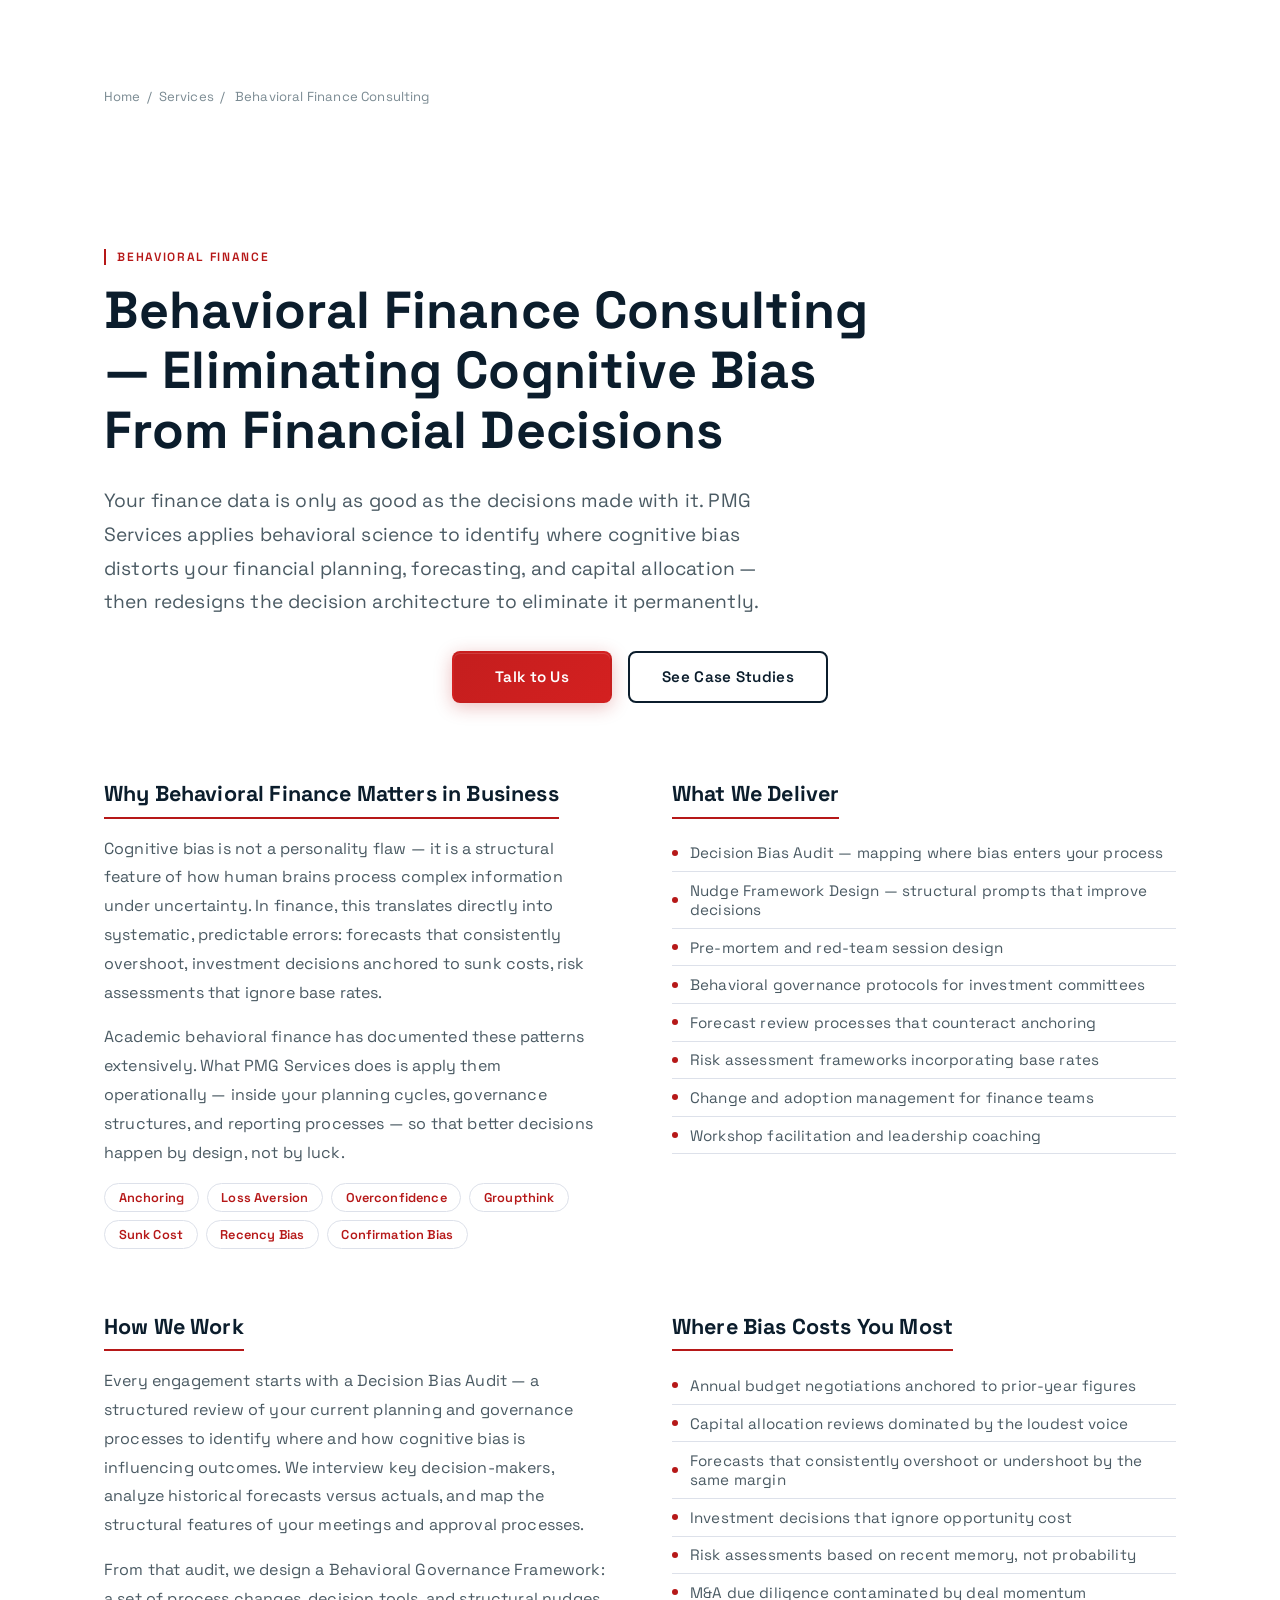
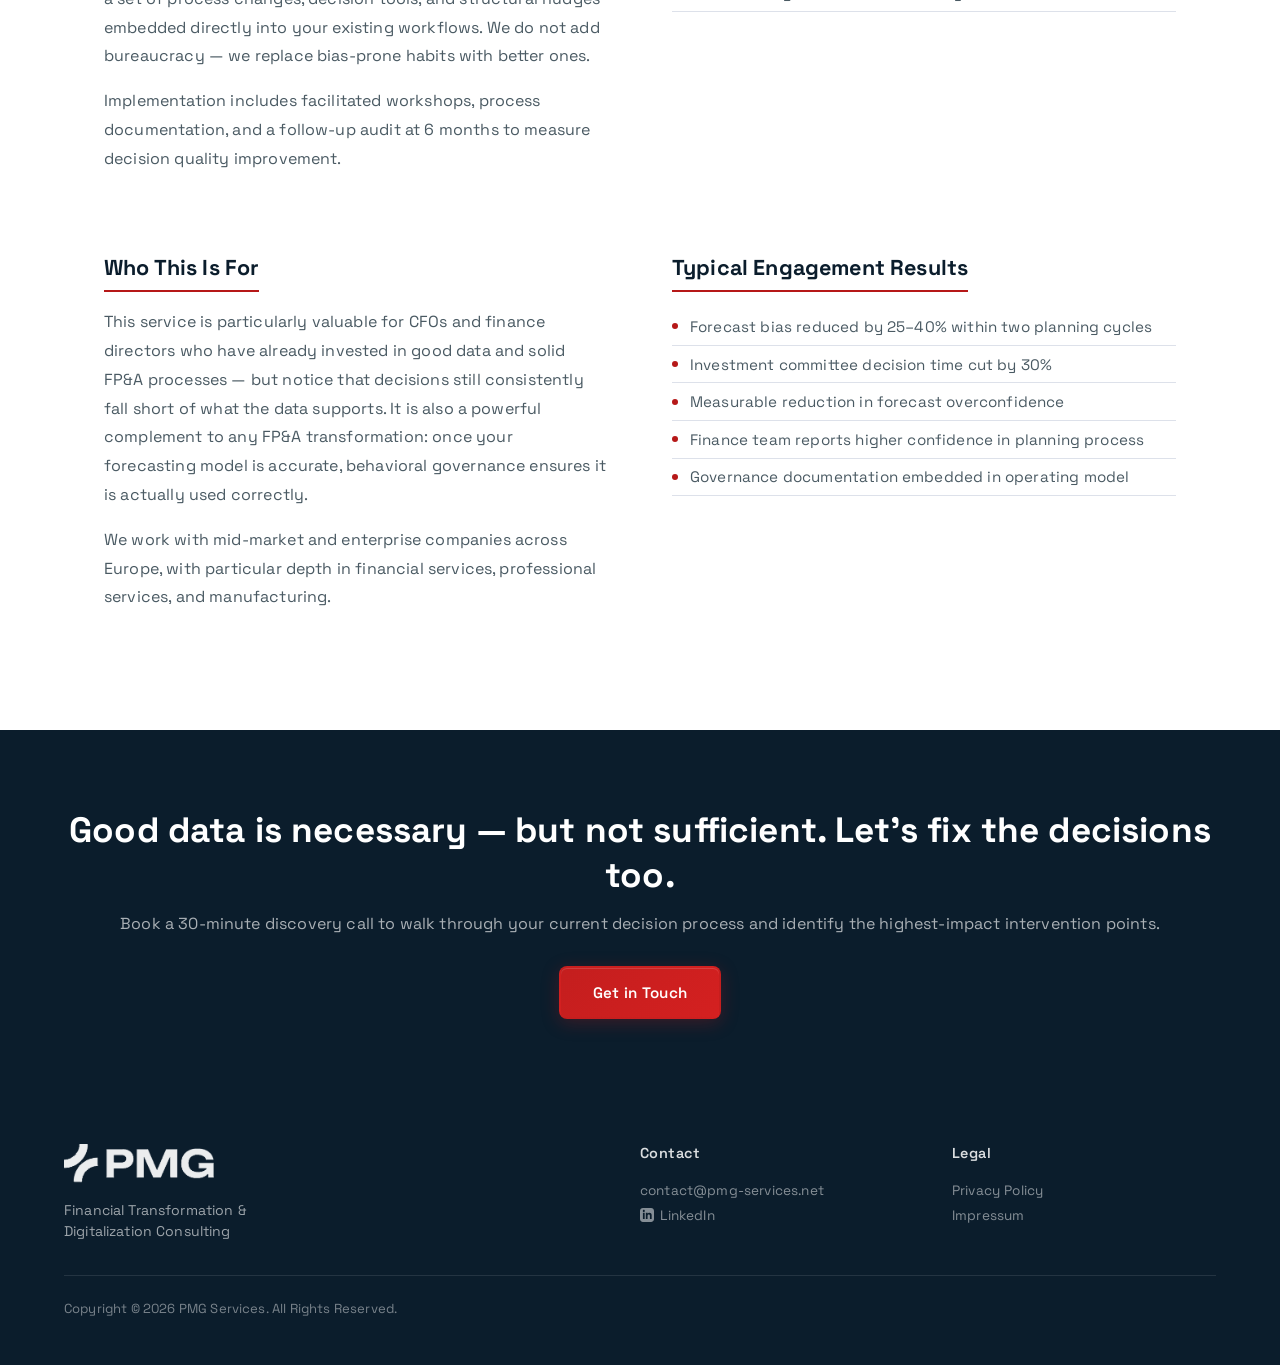
==== behavioral-finance-consulting.html @ c5be4311 "cd comi" ====
<!DOCTYPE html>
<html lang="en">
  <head>
    <meta charset="UTF-8" />
    <meta http-equiv="X-UA-Compatible" content="IE=edge" />
    <meta name="viewport" content="width=device-width, initial-scale=1.0" />
    <title>Behavioral Finance Consulting | Decision Architecture | PMG Services</title>
    <meta name="description" content="PMG Services applies behavioral finance to eliminate cognitive bias from financial decision-making — embedding nudge frameworks, decision audits, and behavioral governance into your finance function." />
    <meta name="robots" content="index, follow" />
    <link rel="canonical" href="https://pmg-services.net/behavioral-finance-consulting.html" />
    <link rel="icon" href="./assets/favicon.png" type="image/png" />

    <!-- Google Search Console Verification — replace content value with your code from Search Console -->
    <meta name="google-site-verification" content="REPLACE_WITH_YOUR_VERIFICATION_CODE" />

    <!-- Google Analytics 4 — replace G-XXXXXXXXXX with your Measurement ID -->
    <script async src="https://www.googletagmanager.com/gtag/js?id=G-XXXXXXXXXX"></script>
    <script>
      window.dataLayer = window.dataLayer || [];
      function gtag(){dataLayer.push(arguments);}
      gtag('js', new Date());
      gtag('config', 'G-XXXXXXXXXX');
    </script>

    <!-- Open Graph -->
    <meta property="og:type" content="website" />
    <meta property="og:title" content="Behavioral Finance Consulting | PMG Services" />
    <meta property="og:description" content="Eliminate cognitive bias from financial decisions — decision audits, nudge frameworks, and behavioral governance for European businesses." />
    <meta property="og:image" content="https://pmg-services.net/assets/logo.png" />
    <meta property="og:url" content="https://pmg-services.net/behavioral-finance-consulting.html" />

    <!-- Fonts -->
    <link rel="preconnect" href="https://fonts.googleapis.com" />
    <link rel="preconnect" href="https://fonts.gstatic.com" crossorigin />
    <link rel="stylesheet" href="https://fonts.googleapis.com/css2?family=Space+Grotesk:wght@300;400;500;600;700&display=swap" />

    <!-- Stylesheets -->
    <link rel="stylesheet" href="style.css?v=18" />
    <link rel="stylesheet" href="mediaqueries.css?v=7" />

    <!-- JSON-LD -->
    <script type="application/ld+json">
    {
      "@context": "https://schema.org",
      "@type": "Service",
      "name": "Behavioral Finance Consulting",
      "provider": {
        "@type": "ProfessionalService",
        "name": "PMG Services",
        "url": "https://pmg-services.net",
        "logo": "https://pmg-services.net/assets/logo.png"
      },
      "description": "Cognitive bias audits, nudge framework design, and behavioral governance for financial decision-making.",
      "areaServed": { "@type": "Place", "name": "Europe" },
      "url": "https://pmg-services.net/behavioral-finance-consulting.html"
    }
    </script>

    <style>
      .sp-hero {
        padding: clamp(6rem, 12vw, 9rem) var(--page-gutter) clamp(3rem, 6vw, 5rem);
        max-width: var(--content-max);
        margin: 0 auto;
      }
      .sp-hero .section-label { display: block; margin-bottom: 1rem; }
      .sp-hero h1 {
        font-size: clamp(2rem, 4.5vw, 3.25rem);
        font-weight: 700;
        color: var(--navy);
        line-height: 1.15;
        max-width: 800px;
        margin-bottom: 1.5rem;
      }
      .sp-hero p.lead {
        font-size: clamp(1rem, 1.5vw, 1.2rem);
        color: var(--text-body);
        max-width: 680px;
        line-height: 1.75;
        margin-bottom: 2rem;
      }
      .sp-body {
        max-width: var(--content-max);
        margin: 0 auto;
        padding: 0 var(--page-gutter) clamp(4rem, 8vw, 7rem);
        display: grid;
        grid-template-columns: 1fr 1fr;
        gap: 4rem;
      }
      @media (max-width: 768px) { .sp-body { grid-template-columns: 1fr; gap: 2.5rem; } }
      .sp-block h2 {
        font-size: 1.35rem;
        font-weight: 700;
        color: var(--navy);
        margin-bottom: 1rem;
        padding-bottom: 0.6rem;
        border-bottom: 2px solid var(--red);
        display: inline-block;
      }
      .sp-block p { line-height: 1.8; margin-bottom: 1rem; }
      .sp-block ul { list-style: none; padding: 0; margin: 0; }
      .sp-block ul li {
        padding: 0.55rem 0;
        border-bottom: 1px solid var(--border);
        color: var(--text-body);
        display: flex;
        align-items: center;
        gap: 0.75rem;
        font-size: 0.95rem;
      }
      .sp-block ul li::before {
        content: '';
        display: block;
        flex-shrink: 0;
        width: 6px;
        height: 6px;
        background: var(--red);
        border-radius: 50%;
      }
      .sp-cta-section {
        background: var(--navy);
        padding: clamp(3rem, 6vw, 5rem) var(--page-gutter);
        text-align: center;
      }
      .sp-cta-section h2 { color: #fff; font-size: clamp(1.5rem, 3vw, 2.2rem); margin-bottom: 1rem; }
      .sp-cta-section p { color: rgba(255,255,255,0.65); margin-bottom: 2rem; }
      .sp-breadcrumb {
        max-width: var(--content-max);
        margin: 0 auto;
        padding: 5.5rem var(--page-gutter) 0;
        font-size: 0.82rem;
        color: var(--text-muted);
      }
      .sp-breadcrumb a { color: var(--text-muted); text-decoration: none; }
      .sp-breadcrumb a:hover { color: var(--red); }
      .sp-breadcrumb span { margin: 0 0.4rem; }
      .bias-tags {
        display: flex;
        flex-wrap: wrap;
        gap: 0.5rem;
        margin-top: 1rem;
      }
      .bias-tag {
        padding: 0.3rem 0.85rem;
        border: 1px solid var(--border);
        border-radius: 999px;
        font-size: 0.8rem;
        font-weight: 600;
        color: var(--red);
        background: #fff;
      }
    </style>
  </head>
  <body>

    <!-- ─── NAV ─── -->
    <nav id="desktop-nav" aria-label="Main navigation">
      <div class="logo">
        <a href="/" class="nav-logo-link">
          <img src="./assets/logo.png" alt="PMG Services Logo" class="nav-logo nav-logo-dark" />
          <img src="./assets/LOGO_PMG_white.png" alt="PMG Services Logo" class="nav-logo nav-logo-light" />
        </a>
      </div>
      <ul class="nav-links">
        <li><a href="/#about-us">About</a></li>
        <li><a href="/#about">Services</a></li>
        <li><a href="/#experience">Technology</a></li>
        <li><a href="/#projects">Projects</a></li>
        <li><a href="/#how-we-work">How We Work</a></li>
        <li><a href="/#contact">Contact</a></li>
      </ul>
    </nav>

    <nav id="hamburger-nav" aria-label="Mobile navigation">
      <div class="logo">
        <a href="/" class="nav-logo-link">
          <img src="./assets/logo.png" alt="PMG Services Logo" class="nav-logo mobile-nav-logo" />
        </a>
      </div>
      <button class="hamburger-icon" onclick="this.classList.toggle('open');document.getElementById('sp-mobile-menu').classList.toggle('open')" aria-label="Toggle navigation menu">
        <span></span><span></span><span></span>
      </button>
      <div class="menu-links" id="sp-mobile-menu">
        <a href="/#about-us">About</a>
        <a href="/#about">Services</a>
        <a href="/#experience">Technology</a>
        <a href="/#projects">Projects</a>
        <a href="/#how-we-work">How We Work</a>
        <a href="/#contact">Contact</a>
      </div>
    </nav>

    <main>

      <div class="sp-breadcrumb">
        <a href="/">Home</a><span>/</span><a href="/#about">Services</a><span>/</span> Behavioral Finance Consulting
      </div>

      <!-- ─── HERO ─── -->
      <section class="sp-hero">
        <span class="section-label">Behavioral Finance</span>
        <h1>Behavioral Finance Consulting — Eliminating Cognitive Bias From Financial Decisions</h1>
        <p class="lead">Your finance data is only as good as the decisions made with it. PMG Services applies behavioral science to identify where cognitive bias distorts your financial planning, forecasting, and capital allocation — then redesigns the decision architecture to eliminate it permanently.</p>
        <div class="btn-container">
          <a href="/#contact" class="btn btn-color-1">Talk to Us</a>
          <a href="/#projects" class="btn btn-color-2">See Case Studies</a>
        </div>
      </section>

      <!-- ─── BODY ─── -->
      <div class="sp-body">

        <div class="sp-block">
          <h2>Why Behavioral Finance Matters in Business</h2>
          <p>Cognitive bias is not a personality flaw — it is a structural feature of how human brains process complex information under uncertainty. In finance, this translates directly into systematic, predictable errors: forecasts that consistently overshoot, investment decisions anchored to sunk costs, risk assessments that ignore base rates.</p>
          <p>Academic behavioral finance has documented these patterns extensively. What PMG Services does is apply them operationally — inside your planning cycles, governance structures, and reporting processes — so that better decisions happen by design, not by luck.</p>
          <div class="bias-tags">
            <span class="bias-tag">Anchoring</span>
            <span class="bias-tag">Loss Aversion</span>
            <span class="bias-tag">Overconfidence</span>
            <span class="bias-tag">Groupthink</span>
            <span class="bias-tag">Sunk Cost</span>
            <span class="bias-tag">Recency Bias</span>
            <span class="bias-tag">Confirmation Bias</span>
          </div>
        </div>

        <div class="sp-block">
          <h2>What We Deliver</h2>
          <ul>
            <li>Decision Bias Audit — mapping where bias enters your process</li>
            <li>Nudge Framework Design — structural prompts that improve decisions</li>
            <li>Pre-mortem and red-team session design</li>
            <li>Behavioral governance protocols for investment committees</li>
            <li>Forecast review processes that counteract anchoring</li>
            <li>Risk assessment frameworks incorporating base rates</li>
            <li>Change and adoption management for finance teams</li>
            <li>Workshop facilitation and leadership coaching</li>
          </ul>
        </div>

        <div class="sp-block">
          <h2>How We Work</h2>
          <p>Every engagement starts with a Decision Bias Audit — a structured review of your current planning and governance processes to identify where and how cognitive bias is influencing outcomes. We interview key decision-makers, analyze historical forecasts versus actuals, and map the structural features of your meetings and approval processes.</p>
          <p>From that audit, we design a Behavioral Governance Framework: a set of process changes, decision tools, and structural nudges embedded directly into your existing workflows. We do not add bureaucracy — we replace bias-prone habits with better ones.</p>
          <p>Implementation includes facilitated workshops, process documentation, and a follow-up audit at 6 months to measure decision quality improvement.</p>
        </div>

        <div class="sp-block">
          <h2>Where Bias Costs You Most</h2>
          <ul>
            <li>Annual budget negotiations anchored to prior-year figures</li>
            <li>Capital allocation reviews dominated by the loudest voice</li>
            <li>Forecasts that consistently overshoot or undershoot by the same margin</li>
            <li>Investment decisions that ignore opportunity cost</li>
            <li>Risk assessments based on recent memory, not probability</li>
            <li>M&amp;A due diligence contaminated by deal momentum</li>
          </ul>
        </div>

        <div class="sp-block">
          <h2>Who This Is For</h2>
          <p>This service is particularly valuable for CFOs and finance directors who have already invested in good data and solid FP&A processes — but notice that decisions still consistently fall short of what the data supports. It is also a powerful complement to any FP&A transformation: once your forecasting model is accurate, behavioral governance ensures it is actually used correctly.</p>
          <p>We work with mid-market and enterprise companies across Europe, with particular depth in financial services, professional services, and manufacturing.</p>
        </div>

        <div class="sp-block">
          <h2>Typical Engagement Results</h2>
          <ul>
            <li>Forecast bias reduced by 25–40% within two planning cycles</li>
            <li>Investment committee decision time cut by 30%</li>
            <li>Measurable reduction in forecast overconfidence</li>
            <li>Finance team reports higher confidence in planning process</li>
            <li>Governance documentation embedded in operating model</li>
          </ul>
        </div>

      </div>

      <!-- ─── CTA ─── -->
      <div class="sp-cta-section">
        <h2>Good data is necessary — but not sufficient. Let's fix the decisions too.</h2>
        <p>Book a 30-minute discovery call to walk through your current decision process and identify the highest-impact intervention points.</p>
        <a href="/#contact" class="btn btn-color-1">Get in Touch</a>
      </div>

    </main>

    <!-- ─── FOOTER ─── -->
    <footer>
      <div class="footer-inner">
        <div class="footer-top">
          <div class="footer-brand">
            <img src="./assets/LOGO_PMG_white.png" alt="PMG Services" class="footer-logo" />
            <p class="footer-tagline">Financial Transformation &amp;<br>Digitalization Consulting</p>
          </div>
          <div class="footer-contact-col">
            <h3 class="footer-heading">Contact</h3>
            <a href="mailto:contact@pmg-services.net" class="footer-link">contact@pmg-services.net</a>
            <a href="https://www.linkedin.com/company/p-m-g-services/" target="_blank" rel="noopener noreferrer" class="footer-link footer-linkedin">
              <svg viewBox="0 0 24 24" fill="currentColor" width="16" height="16" aria-hidden="true"><path d="M19 0h-14c-2.761 0-5 2.239-5 5v14c0 2.761 2.239 5 5 5h14c2.762 0 5-2.239 5-5v-14c0-2.761-2.238-5-5-5zm-11 19h-3v-11h3v11zm-1.5-12.268c-.966 0-1.75-.79-1.75-1.764s.784-1.764 1.75-1.764 1.75.79 1.75 1.764-.783 1.764-1.75 1.764zm13.5 12.268h-3v-5.604c0-3.368-4-3.113-4 0v5.604h-3v-11h3v1.765c1.396-2.586 7-2.777 7 2.476v6.759z"/></svg>
              LinkedIn
            </a>
          </div>
          <div class="footer-legal-col">
            <h3 class="footer-heading">Legal</h3>
            <a href="./privacy-policy.html" class="footer-link">Privacy Policy</a>
            <a href="./impressum.html" class="footer-link">Impressum</a>
          </div>
        </div>
        <div class="footer-bottom">
          <p>Copyright &#169; 2026 PMG Services. All Rights Reserved.</p>
        </div>
      </div>
    </footer>

  </body>
</html>
---- style.css ----
/* ═══════════════════════════════════════════════════
   PMG BRAND SYSTEM — extracted from LOGO_PMG_02.png
   Red mark  #b61818   Navy text  #0b1d2c
   ═══════════════════════════════════════════════════ */

:root {
  --navy:            #0b1d2c;
  --navy-mid:        #152d3e;
  --red:             #b61818;
  --red-light:       #d42020;
  --off-white:       #ffffff;
  --off-white-dark:  #f4f6f8;
  --text-primary:    #0b1d2c;
  --text-body:       #4a5a63;
  --text-muted:      #7a8a92;
  --border:          #dde1ea;

  /* ── Layout system ── */
  --content-max:     1200px;    /* max content width */
  --page-gutter:     clamp(1.5rem, 5vw, 5rem);  /* responsive side padding */
}

/* ─── SKIP LINK ─── */

.skip-link {
  position: absolute;
  top: -100%;
  left: 1rem;
  z-index: 10000;
  padding: 0.75rem 1.25rem;
  background: var(--navy);
  color: #fff;
  font-size: 0.9rem;
  font-weight: 600;
  border-radius: 0 0 8px 8px;
  text-decoration: none;
  transition: top 0.15s ease;
}

.skip-link:focus {
  top: 0;
  outline: 2px solid var(--red);
  outline-offset: 2px;
}

/* ─── BACK TO TOP ─── */

#back-to-top {
  position: fixed;
  bottom: 2rem;
  right: 2rem;
  z-index: 998;
  width: 44px;
  height: 44px;
  border-radius: 50%;
  background: var(--navy);
  border: 1px solid rgba(255,255,255,0.12);
  color: #fff;
  cursor: pointer;
  display: flex;
  align-items: center;
  justify-content: center;
  opacity: 0;
  transform: translateY(12px);
  transition: opacity 0.25s ease, transform 0.25s ease, background 0.2s ease;
  pointer-events: none;
}

#back-to-top svg {
  width: 18px;
  height: 18px;
}

#back-to-top.visible {
  opacity: 1;
  transform: translateY(0);
  pointer-events: auto;
}

#back-to-top:hover {
  background: var(--red);
}

#back-to-top:focus-visible {
  outline: 2px solid var(--red);
  outline-offset: 3px;
}

/* ─── RESET & BASE ─── */

/* Font loaded via <link> in <head> — @import removed for performance */

* {
  margin: 0;
  padding: 0;
  box-sizing: border-box;
}

html {
  scroll-behavior: smooth;
  scroll-padding-top: 5rem; /* offset for fixed nav (4.5rem height + 0.5rem buffer) */
}

body {
  font-family: "Space Grotesk", -apple-system, BlinkMacSystemFont, sans-serif;
  background-color: var(--off-white);
  color: var(--text-primary);
  transition: background-color 0.6s ease, color 0.6s ease;
  overflow-x: hidden;
  letter-spacing: 0.01em;
}

p {
  color: var(--text-body);
}

a, .btn {
  transition: all 300ms ease;
}

/* Global section reveal — headers fade up on scroll */
.section-reveal {
  opacity: 0;
  transform: translateY(16px);
  transition: opacity 0.7s ease, transform 0.7s ease;
}
.section-reveal.visible {
  opacity: 1;
  transform: translateY(0);
}

a {
  color: var(--navy);
  text-decoration: none;
}

a:hover {
  color: var(--red);
  text-decoration: underline;
  text-underline-offset: 0.6rem;
  text-decoration-color: var(--red);
}

/* ─── DESKTOP NAV ─── */

nav, .nav-links {
  display: flex;
}

nav {
  justify-content: space-between;
  align-items: center;
  height: 4.5rem;
  position: fixed;
  top: 0;
  left: 0;
  width: 100%;
  background-color: transparent;
  z-index: 1000;
  box-shadow: none;
  backdrop-filter: none;
  padding: 0 var(--page-gutter);
  font-family: "Space Grotesk", sans-serif;
  transition: background-color 0.4s ease, box-shadow 0.4s ease;
}

/* Scrolled state — light nav */
nav.nav-scrolled {
  background-color: rgba(255, 255, 255, 0.96);
  box-shadow: 0 1px 0 rgba(11, 29, 44, 0.06);
  backdrop-filter: blur(6px);
}

.nav-links {
  gap: 4.5rem;
  list-style: none;
  font-size: 1.05rem;
  font-weight: 500;
  letter-spacing: 0.01em;
  font-family: "Space Grotesk", sans-serif;
}

.nav-links a {
  color: rgba(255, 255, 255, 0.85);
  position: relative;
  padding: 0.5rem 0;
  transform: translateY(0);
  transition: all 0.3s cubic-bezier(0.4, 0, 0.2, 1);
}

.nav-scrolled .nav-links a {
  color: var(--navy);
}

.nav-links a::after {
  content: '';
  position: absolute;
  bottom: -4px;
  left: 0;
  width: 0;
  height: 2px;
  background: var(--red);
  transition: width 0.3s ease;
}

.nav-links a:hover {
  color: var(--red);
  text-decoration: none;
  transform: translateY(-2px);
}

.nav-links a:hover::after {
  width: 100%;
}

/* Active nav link */
.nav-links a.nav-active {
  color: var(--red);
}
.nav-links a.nav-active::after {
  width: 100%;
}
.nav-scrolled .nav-links a.nav-active {
  color: var(--red);
}

.nav-logo-link {
  display: flex;
  align-items: center;
  text-decoration: none;
}

.nav-logo {
  height: 40px;
  width: auto;
  object-fit: contain;
  display: block;
  transition: opacity 0.3s ease;
}

/* Dark logo hidden by default (white logo shows on dark hero) */
.nav-logo-dark {
  display: none;
}
.nav-logo-light {
  display: block;
}

/* When scrolled, show dark logo, hide white */
.nav-scrolled .nav-logo-dark {
  display: block;
}
.nav-scrolled .nav-logo-light {
  display: none;
}

.logo {
  display: flex;
  align-items: center;
}

/* ─── LANGUAGE SWITCHER ─── */

.lang-switch {
  display: flex;
  align-items: center;
  gap: 0.5rem;
  z-index: 1001;
  font-family: "Space Grotesk", sans-serif;
}

.lang-link {
  font-size: 0.85rem;
  font-weight: 600;
  letter-spacing: 0.08em;
  cursor: pointer;
  color: rgba(255, 255, 255, 0.85);
  text-decoration: none;
  font-family: "Space Grotesk", sans-serif;
  transition: color 0.3s ease, border-color 0.3s ease;
  background: none;
  border: none;
  padding: 0.15rem 0.1rem;
  border-bottom: 2px solid transparent;
}

.nav-scrolled .lang-link {
  color: var(--navy);
}

.lang-link:hover {
  color: var(--red);
}

.lang-link.active {
  color: var(--red);
  border-bottom-color: var(--red);
}

.lang-separator {
  color: rgba(255, 255, 255, 0.3);
  font-size: 0.85rem;
  transition: color 0.3s ease;
}

.nav-scrolled .lang-separator {
  color: var(--border);
}

/* ─── HAMBURGER / MOBILE NAV ─── */

#hamburger-nav {
  display: none;
}

.hamburger-icon {
  width: 28px;
  height: 22px;
  display: flex;
  flex-direction: column;
  justify-content: space-between;
  background: none;
  border: none;
  cursor: pointer;
  padding: 0;
  cursor: pointer;
  position: relative;
}

.hamburger-icon span {
  width: 100%;
  height: 2px;
  background: var(--navy);
  border-radius: 2px;
  transform-origin: center;
  transition: transform 0.28s cubic-bezier(0.4, 0, 0.2, 1),
              opacity 0.22s ease;
}

/* × drawn with pseudo-elements — hidden by default */
.hamburger-icon::before,
.hamburger-icon::after {
  content: '';
  position: absolute;
  left: 0;
  top: 50%;
  width: 100%;
  height: 2px;
  background: var(--navy);
  border-radius: 2px;
  opacity: 0;
  transform: scaleX(0);
  transition: transform 0.32s cubic-bezier(0.4, 0, 0.2, 1),
              opacity 0.2s ease;
}

/* Open: bars scale away (staggered), then × scales in */
.hamburger-icon.open span:nth-child(1) {
  opacity: 0;
  transform: scaleX(0);
  transition-delay: 0ms;
}
.hamburger-icon.open span:nth-child(2) {
  opacity: 0;
  transform: scaleX(0);
  transition-delay: 50ms;
}
.hamburger-icon.open span:nth-child(3) {
  opacity: 0;
  transform: scaleX(0);
  transition-delay: 100ms;
}
.hamburger-icon.open::before {
  opacity: 1;
  transform: rotate(45deg) scaleX(1);
  transition-delay: 120ms;
}
.hamburger-icon.open::after {
  opacity: 1;
  transform: rotate(-45deg) scaleX(1);
  transition-delay: 160ms;
}

.mobile-nav-logo {
  height: 36px !important;
}

.menu-links {
  position: absolute;
  top: 100%;
  right: 0;
  width: 100%;
  background: rgba(255, 255, 255, 0.98);
  max-height: 0;
  overflow: hidden;
  transition: max-height 0.35s ease-in-out;
  border-bottom: 1px solid var(--border);
  z-index: 999;
  backdrop-filter: blur(6px);
}

.menu-links.open {
  max-height: calc(100dvh - 4.5rem);
  overflow-y: auto;
}

.menu-links a {
  display: block;
  padding: 1.2rem 1.5rem;
  font-size: 1.15rem;
  font-weight: 500;
  border-bottom: 1px solid var(--border);
  color: var(--navy);
  text-decoration: none;
}

.menu-links a:hover {
  background: var(--off-white-dark);
  color: var(--red);
  text-decoration: none;
}

.mobile-lang-switch {
  display: flex;
  justify-content: center;
  gap: 2rem;
  padding: 1.2rem;
  border-top: 1px solid var(--border);
}

.mobile-lang-switch .lang-link {
  font-size: 1rem;
  color: var(--navy);
}

.mobile-lang-switch .lang-link:hover {
  color: var(--red);
}

/* ─── SECTIONS — GENERAL ─── */

section {
  padding-top: 4vh;
  height: auto;
  margin: 0 auto;
  box-sizing: border-box;
  min-height: auto;
  max-width: calc(var(--content-max) + var(--page-gutter) * 2);
  width: 100%;
  padding-left: var(--page-gutter);
  padding-right: var(--page-gutter);
  position: relative;   /* needed for absolute-positioned decorations */
  overflow: hidden;
}

/* Sections are full-width with ::before image — no top border */
#about, #experience, #projects, #contact, #how-we-work {
  border-top: none;
}

/* Constrain loose title/label children in full-width sections */
#about > .title, #about > .section-label,
#experience > .title, #experience > .section-label,
#projects > .title, #projects > .section-label {
  max-width: var(--content-max);
  margin-left: auto;
  margin-right: auto;
  display: block;
}

/* ─── SECTION DECORATIONS — hidden, images used as full-bleed backgrounds instead ─── */
.section-deco {
  display: none;
}

.title {
  font-size: clamp(2rem, 3.5vw, 2.8rem);
  text-align: left;
  margin-bottom: 1rem;
  font-weight: 700;
  color: var(--navy);
  font-family: "Space Grotesk", sans-serif;
  letter-spacing: -0.02em;
}

/* ─── SCROLL INDICATOR ─── */

.scroll-indicator {
  position: absolute;
  bottom: 2rem;
  left: 50%;
  transform: translateX(-50%);
  cursor: pointer;
  z-index: 10;
  transition: all 0.3s ease;
  background: none;
  border: none;
  padding: 0;
  color: inherit;
}

.scroll-indicator:hover {
  transform: translateX(-50%) translateY(4px);
}

.scroll-indicator svg {
  width: 32px;
  height: 32px;
  stroke: var(--navy);
  stroke-width: 2.5;
  animation: bounce 2s infinite;
}

.scroll-indicator:hover svg {
  stroke: var(--red);
}

@keyframes bounce {
  0%, 20%, 50%, 80%, 100% {
    transform: translateY(0);
  }
  40% {
    transform: translateY(-8px);
  }
  60% {
    transform: translateY(-4px);
  }
}

/* Section micro-label (red uppercase text above titles) */
.section-label {
  display: block;
  text-align: left;
  font-size: 0.75rem;
  font-weight: 600;
  letter-spacing: 0.18em;
  text-transform: uppercase;
  color: var(--red);
  margin-bottom: 0.5rem;
}


/* ─── HERO / PROFILE ─── */

#profile {
  display: flex;
  flex-direction: row;
  justify-content: flex-start;
  align-items: center;
  text-align: left;
  height: 100vh;
  padding-top: 0;
  padding-left: clamp(2rem, 6vw, 7rem);
  margin: 0 auto;
  gap: 0;
  position: relative;
  overflow: hidden;
  background: var(--navy);
  max-width: none;
  width: 100%;
}

/* Mirrored background image — scaleX(-1) puts red circles in top-right */
#profile::before {
  content: '';
  position: absolute;
  inset: 0;
  background-image: url('./New assets/background hero page.jfif');
  background-size: cover;
  background-position: center top;
  transform: scaleX(-1);
  z-index: 0;
}

/* Full-coverage dark overlay — text sits directly on the hero image */
#profile::after {
  content: '';
  position: absolute;
  inset: 0;
  background: linear-gradient(
    150deg,
    rgba(11, 29, 44, 0.82) 0%,
    rgba(11, 29, 44, 0.65) 55%,
    rgba(11, 29, 44, 0.50) 100%
  );
  z-index: 1;
}

/* Editorial hero — text floats directly on the dark image */
.hero-text-box {
  position: relative;
  z-index: 2;
  width: 58%;
  max-width: 720px;
  flex-shrink: 0;
  background: none;
  backdrop-filter: none;
  -webkit-backdrop-filter: none;
  border-radius: 0;
  padding: 0;
  border: none;
  box-shadow: none;
}

/* Hero entrance animation */
.hero-text-box > * {
  opacity: 0;
  transform: translateY(24px);
  animation: heroFadeIn 0.9s cubic-bezier(0.4, 0, 0.2, 1) forwards;
}
.hero-text-box > *:nth-child(1) { animation-delay: 0.3s; }
.hero-text-box > *:nth-child(2) { animation-delay: 0.5s; }
.hero-text-box > *:nth-child(3) { animation-delay: 0.7s; }
.hero-text-box > *:nth-child(4) { animation-delay: 0.9s; }

@keyframes heroFadeIn {
  to { opacity: 1; transform: translateY(0); }
}

/* Hero scroll indicator entrance */
#profile .scroll-indicator {
  opacity: 0;
  animation: heroFadeIn 0.8s cubic-bezier(0.4, 0, 0.2, 1) 1.5s forwards;
}
.hero-accent {
  width: 40px;
  height: 3px;
  background: var(--red);
  margin: 0 0 1.75rem;
  box-shadow: 0 0 18px rgba(182, 24, 24, 0.6);
}

/* Massive editorial headline — the "wow" moment */
#profile .title {
  color: #fff;
  font-size: clamp(3rem, 5.5vw, 5.2rem);
  max-width: 700px;
  line-height: 1.04;
  letter-spacing: -0.04em;
  text-align: left;
  text-shadow: 0 2px 60px rgba(0, 0, 0, 0.3);
  margin-bottom: 1.75rem;
}

.hero-description-text {
  max-width: 560px;
  margin: 0;
  padding: 0;
}

.hero-description-text p {
  font-size: 1.05rem;
  line-height: 1.75;
  color: rgba(255, 255, 255, 0.68);
}

/* Btn-color-2 variant for dark hero background */
#profile .btn-color-2 {
  color: rgba(255, 255, 255, 0.85);
  border-color: rgba(255, 255, 255, 0.3);
  background: transparent;
}

#profile .btn-color-2:hover {
  background: rgba(255, 255, 255, 0.1);
  border-color: rgba(255, 255, 255, 0.7);
  color: #fff;
  text-decoration: none;
  box-shadow: none;
}

/* Hero buttons on light background image */
#profile .btn-color-2 {
  background: transparent;
  color: #000000;
  border: 2px solid rgba(0, 0, 0, 0.6);
}

#profile .btn-color-2:hover {
  background: var(--navy);
  border-color: var(--navy);
  color: #ffffff;
}

#profile .scroll-indicator svg {
  stroke: rgba(11, 29, 44, 0.45);
}

#profile .scroll-indicator:hover svg {
  stroke: var(--red);
}

/* ─── SECTION DIVIDER BANDS ─── */

.section-divider {
  width: 100%;
  height: 600px;
  background-size: cover;
  background-position: center;
  background-repeat: no-repeat;
  display: block;
  flex-shrink: 0;
  /* Fade to white at top and bottom — blends seamlessly with adjacent sections */
  -webkit-mask-image: linear-gradient(
    to bottom,
    transparent 0%,
    black 12%,
    black 88%,
    transparent 100%
  );
  mask-image: linear-gradient(
    to bottom,
    transparent 0%,
    black 12%,
    black 88%,
    transparent 100%
  );
}

.divider--glass  { background-image: url('./assets/deco-glass-plates.jfif'); }
.divider--arcs   { background-image: url('./assets/deco-arcs.jfif'); }
.divider--discs  { background-image: url('./assets/deco-discs-top.jfif'); }
.divider--wheel  { background-image: url('./assets/deco-wheel-light.jfif'); }

/* ─── HERO BUTTONS ─── */

.btn-container {
  display: flex;
  justify-content: center;
  gap: 1rem;
  margin-top: 0.5rem;
}

#profile .btn-container {
  justify-content: flex-start;
}

.btn {
  display: inline-block;
  font-family: "Space Grotesk", sans-serif;
  font-weight: 600;
  font-size: 0.95rem;
  padding: 0.85rem 2rem;
  width: auto;
  min-width: 10rem;
  border-radius: 8px;
  cursor: pointer;
  text-align: center;
  text-decoration: none;
  letter-spacing: 0.02em;
  line-height: 1.4;
  border: none;
}

/* Primary – red filled */
.btn-color-1 {
  background: var(--red);
  color: #fff;
  border: 2px solid var(--red);
}

.btn-color-1:hover {
  background: var(--red-light);
  border-color: var(--red-light);
  box-shadow: 0 4px 14px rgba(182, 24, 24, 0.3);
  color: #fff;
  text-decoration: none;
}

/* Secondary – navy outlined */
.btn-color-2 {
  background: transparent;
  color: var(--navy);
  border: 2px solid var(--navy);
}

.btn-color-2:hover {
  background: var(--navy);
  border-color: var(--navy);
  color: #fff;
  text-decoration: none;
}

/* ─── SCROLL ANIMATIONS ─── */

.service-card,
.project-card-future,
.details-container {
  opacity: 0;
  transform: translateY(30px);
  transition: opacity 0.6s cubic-bezier(0.4, 0, 0.2, 1),
              transform 0.6s cubic-bezier(0.4, 0, 0.2, 1);
}

.service-card.animate-in,
.project-card-future.animate-in,
.details-container.animate-in {
  opacity: 1;
  transform: translateY(0);
}

/* Stagger delay for cards */
.service-card:nth-child(1) { transition-delay: 0.1s; }
.service-card:nth-child(2) { transition-delay: 0.2s; }
.service-card:nth-child(3) { transition-delay: 0.3s; }

.project-card-future:nth-child(1) { transition-delay: 0.1s; }
.project-card-future:nth-child(2) { transition-delay: 0.2s; }
.project-card-future:nth-child(3) { transition-delay: 0.3s; }
.project-card-future:nth-child(4) { transition-delay: 0.4s; }

.details-container:nth-child(1) { transition-delay: 0.1s; }
.details-container:nth-child(2) { transition-delay: 0.2s; }

/* ─── ABOUT US — TRUST-ENGINEERED ─── */

#about-us {
  height: auto;
  padding: 5.5rem var(--page-gutter);
  position: relative;
  background-color: #ffffff;
  max-width: none;
  width: 100%;
  margin: 0;
}

.au-container {
  max-width: var(--content-max);
  margin: 0 auto;
  display: grid;
  grid-template-columns: 0.42fr 0.58fr;
  gap: 5rem;
  align-items: start;
}

/* ── Left column: Statement ── */

.au-statement {
  position: sticky;
  top: 7rem;
}

.au-statement .section-label {
  text-align: left;
}

.au-headline {
  font-family: "Space Grotesk", sans-serif;
  font-size: clamp(2.2rem, 3.5vw, 3.2rem);
  font-weight: 700;
  color: var(--navy);
  line-height: 1.12;
  letter-spacing: -0.025em;
  margin-top: 0.5rem;
}

.au-headline-accent {
  color: var(--red);
  display: block;
}

/* Shield trust mark */
.au-trust-mark {
  display: flex;
  align-items: center;
  gap: 1rem;
  margin-top: 3rem;
  padding-top: 2.5rem;
  border-top: 1px solid var(--border);
}

.au-shield {
  width: 48px;
  height: 54px;
  flex-shrink: 0;
}

.au-trust-label {
  display: block;
  font-family: "Space Grotesk", sans-serif;
  font-size: 0.85rem;
  font-weight: 600;
  color: var(--navy);
  letter-spacing: 0.02em;
}

.au-trust-sub {
  display: block;
  font-size: 0.78rem;
  color: var(--text-muted);
  margin-top: 0.15rem;
  letter-spacing: 0.04em;
}

/* ── Right column: Narrative + Pillars ── */

.au-narrative {
  padding-top: 0.5rem;
}

.au-lead {
  font-size: 1.1rem;
  line-height: 1.65;
  color: var(--navy);
  font-weight: 500;
  margin-bottom: 1rem;
}

.au-body {
  font-size: 0.98rem;
  line-height: 1.7;
  color: var(--text-body);
  margin-bottom: 2rem;
}

/* ── Pillars ── */

.au-pillars {
  display: flex;
  flex-direction: column;
  gap: 0;
}

.au-pillar {
  padding: 1.25rem 0;
  border-top: 1px solid var(--border);
  opacity: 0;
  transform: translateY(20px);
  transition: opacity 0.6s cubic-bezier(0.4, 0, 0.2, 1),
              transform 0.6s cubic-bezier(0.4, 0, 0.2, 1);
}

.au-pillar.animate-in {
  opacity: 1;
  transform: translateY(0);
}

.au-pillar[data-index="1"] { transition-delay: 0.1s; }
.au-pillar[data-index="2"] { transition-delay: 0.25s; }
.au-pillar[data-index="3"] { transition-delay: 0.4s; }

.au-pillar:last-child {
  border-bottom: 1px solid var(--border);
}

.au-pillar-line {
  width: 0;
  height: 2px;
  background: var(--red);
  margin-bottom: 1rem;
  border-radius: 1px;
  transition: width 0.6s cubic-bezier(0.4, 0, 0.2, 1);
}

.au-pillar.animate-in .au-pillar-line {
  width: 40px;
}

.au-pillar:hover .au-pillar-line {
  width: 64px;
}

.au-pillar-content {
  display: flex;
  gap: 1.5rem;
  align-items: flex-start;
}

.au-pillar-num {
  font-family: "Space Grotesk", sans-serif;
  font-size: 0.82rem;
  font-weight: 600;
  color: var(--red);
  letter-spacing: 0.08em;
  flex-shrink: 0;
  padding-top: 0.15rem;
  opacity: 0.6;
}

.au-pillar-text h3 {
  font-family: "Space Grotesk", sans-serif;
  font-size: 1.15rem;
  font-weight: 600;
  color: var(--navy);
  margin-bottom: 0.5rem;
  letter-spacing: -0.01em;
}

.au-pillar-text p {
  font-size: 0.95rem;
  line-height: 1.65;
  color: var(--text-body);
}

/* ── Responsive ── */

@media screen and (max-width: 900px) {
  .au-container {
    grid-template-columns: 1fr;
    gap: 3rem;
  }
  .au-statement {
    position: static;
  }
  .au-headline {
    font-size: 2.2rem;
  }
  .au-trust-mark {
    margin-top: 2rem;
    padding-top: 2rem;
  }
}

/* ─── KPI STATEMENT PIECE (hidden per user request) ─── */

#kpi-stats { display: none !important; }

.kpi-section {
  background:
    linear-gradient(rgba(11, 29, 44, 0.84), rgba(11, 29, 44, 0.84)),
    url('./assets/inspiration.jfif') center/cover no-repeat;
  padding: 8rem var(--page-gutter);
  width: 100%;
  max-width: none;
  margin: 0;
  height: auto;
  min-height: auto;
  scroll-snap-align: none;
  position: relative;
  overflow: hidden;
}

#kpi-particles {
  position: absolute;
  top: 0;
  left: 0;
  width: 100%;
  height: 100%;
  pointer-events: none;
  z-index: 0;
}

.kpi-inner {
  max-width: var(--content-max);
  margin: 0 auto;
  text-align: center;
  position: relative;
  z-index: 1;
}

.kpi-header {
  margin-bottom: 0;
}

.kpi-label {
  color: var(--red) !important;
  text-align: center;
}

.kpi-headline {
  font-size: clamp(2rem, 3.5vw, 3rem);
  font-weight: 700;
  color: #fff;
  letter-spacing: -0.03em;
  line-height: 1.15;
  margin-top: 0.8rem;
  margin-bottom: 3.5rem;
  text-align: center;
}

.kpi-showcase {
  display: grid;
  grid-template-columns: 1fr 1.2fr 1fr 1fr;
  gap: 1.5rem;
  align-items: stretch;
}

.kpi-card {
  display: flex;
  flex-direction: column;
  align-items: center;
  justify-content: center;
  padding: 3rem 2rem;
  border-radius: 16px;
  border: 1px solid rgba(255, 255, 255, 0.06);
  background: rgba(255, 255, 255, 0.02);
  backdrop-filter: blur(2px);
  opacity: 0;
  transform: translateY(30px);
  transition: opacity 0.8s cubic-bezier(0.4, 0, 0.2, 1),
              transform 0.8s cubic-bezier(0.4, 0, 0.2, 1),
              border-color 0.4s ease,
              background 0.4s ease;
}

.kpi-card.kpi-visible {
  opacity: 1;
  transform: translateY(0);
}

.kpi-card:hover {
  border-color: rgba(182, 24, 24, 0.25);
  background: rgba(182, 24, 24, 0.04);
}

.kpi-card-hero {
  padding: 3.5rem 2rem;
  border-color: rgba(182, 24, 24, 0.15);
  background: rgba(182, 24, 24, 0.03);
}

.kpi-card-hero .kpi-value-wrap {
  font-size: 1.15em;
}

.kpi-value-wrap {
  display: flex;
  align-items: baseline;
  justify-content: center;
  gap: 0;
  margin-bottom: 1.2rem;
  line-height: 1;
}

.kpi-counter {
  font-family: "Space Grotesk", sans-serif;
  font-size: clamp(3.5rem, 6vw, 5.5rem);
  font-weight: 700;
  color: #ffffff;
  letter-spacing: -0.03em;
  line-height: 1;
  font-variant-numeric: tabular-nums;
}

.kpi-prefix {
  font-family: "Space Grotesk", sans-serif;
  font-size: clamp(2rem, 3.5vw, 3rem);
  font-weight: 400;
  color: var(--red);
  letter-spacing: -0.02em;
  margin-right: 0.1em;
}

.kpi-suffix {
  font-family: "Space Grotesk", sans-serif;
  font-size: clamp(1.8rem, 3vw, 2.5rem);
  font-weight: 500;
  color: var(--red);
  letter-spacing: -0.01em;
  margin-left: 0.05em;
}

.kpi-divider {
  width: 32px;
  height: 2px;
  background: var(--red);
  margin: 0 auto 1.2rem;
  border-radius: 1px;
  opacity: 0.7;
  transition: width 0.4s ease, opacity 0.4s ease;
}

.kpi-card:hover .kpi-divider {
  width: 48px;
  opacity: 1;
}

.kpi-label-text {
  font-family: "Space Grotesk", sans-serif;
  font-size: 1rem;
  font-weight: 600;
  color: rgba(255, 255, 255, 0.85);
  letter-spacing: 0.02em;
  margin-bottom: 0.5rem;
}

.kpi-micro {
  font-size: 0.82rem;
  line-height: 1.5;
  color: rgba(255, 255, 255, 0.3);
  max-width: 220px;
  margin: 0 auto;
}

/* ─── KPI VISUAL ELEMENTS ─── */

.kpi-visual-svg {
  width: 64px;
  height: 64px;
  margin-bottom: 1.2rem;
  flex-shrink: 0;
}

/* Animated progress ring */
.kpi-ring-prog {
  stroke-dasharray: 188.5;
  stroke-dashoffset: 188.5;
  transition: stroke-dashoffset 2s 0.5s cubic-bezier(0.25, 0.46, 0.45, 0.94);
}
.kpi-card.kpi-visible .kpi-ring-prog {
  stroke-dashoffset: var(--ring-end, 0);
}

/* Checkmark draw-in */
.kpi-check {
  stroke-dasharray: 30;
  stroke-dashoffset: 30;
  transition: stroke-dashoffset 0.55s 2.3s ease-out;
}
.kpi-card.kpi-visible .kpi-check {
  stroke-dashoffset: 0;
}

/* Dot grid pop-in */
.kpi-dot {
  opacity: 0;
  transform: scale(0);
  transform-box: fill-box;
  transform-origin: center;
}
.kpi-card.kpi-visible .kpi-dot {
  animation: kpiDotPop 0.35s var(--dot-delay, 0s) cubic-bezier(0.34, 1.56, 0.64, 1) both;
}
@keyframes kpiDotPop {
  to { opacity: 1; transform: scale(1); }
}

/* Bar comparison draw-in */
.kpi-bar-b {
  transition: stroke-dashoffset 1.4s 0.5s cubic-bezier(0.4, 0, 0.2, 1);
}
.kpi-bar-a {
  transition: stroke-dashoffset 1.4s 0.95s cubic-bezier(0.4, 0, 0.2, 1);
}
.kpi-card.kpi-visible .kpi-bar-b { stroke-dashoffset: 0; }
.kpi-card.kpi-visible .kpi-bar-a { stroke-dashoffset: 40; }

@media screen and (max-width: 900px) {
  .kpi-showcase {
    grid-template-columns: 1fr 1fr;
    gap: 1rem;
    max-width: none;
    margin: 0;
  }
  .kpi-card-hero { order: -1; grid-column: 1 / -1; }
  .kpi-card { padding: 2.5rem 2rem; }
}

@media screen and (max-width: 500px) {
  .kpi-showcase { grid-template-columns: 1fr; }
  .kpi-card-hero { grid-column: auto; }
}

/* ─── CASE STUDY OVERLAY — FULL PAGE ─── */

.cs-overlay {
  position: fixed;
  top: 0;
  left: 0;
  width: 100%;
  height: 100%;
  z-index: 2000;
  pointer-events: none;
  opacity: 0;
  transition: opacity 0.35s ease;
}

.cs-overlay.active {
  pointer-events: auto;
  opacity: 1;
}

.cs-overlay::before {
  display: none;
}

.cs-panel {
  position: absolute;
  top: 0;
  left: 0;
  width: 100%;
  height: 100%;
  background: var(--off-white);
  overflow-y: auto;
  transform: translateY(2rem);
  opacity: 0;
  transition: transform 0.45s cubic-bezier(0.4, 0, 0.2, 1),
              opacity 0.35s ease;
}

.cs-overlay.active .cs-panel {
  transform: translateY(0);
  opacity: 1;
}

.cs-back {
  position: sticky;
  top: 0;
  z-index: 10;
  display: flex;
  align-items: center;
  gap: 0.6rem;
  height: 4.5rem;
  padding: 0 var(--page-gutter);
  background: rgba(255, 255, 255, 0.97);
  backdrop-filter: blur(8px);
  border: none;
  border-bottom: 1px solid var(--border);
  cursor: pointer;
  font-family: "Space Grotesk", sans-serif;
  font-size: 0.9rem;
  font-weight: 500;
  color: var(--text-body);
  transition: color 0.2s ease;
  width: 100%;
  text-align: left;
}

.cs-back:hover {
  color: var(--red);
}

.cs-back svg {
  width: 20px;
  height: 20px;
}

.cs-content {
  max-width: var(--content-max);
  margin: 0 auto;
  padding: 4rem var(--page-gutter) 6rem;
}

.cs-tag-line {
  margin-bottom: 1rem;
}

.cs-tag {
  display: inline-block;
  font-size: 0.75rem;
  font-weight: 600;
  letter-spacing: 0.12em;
  text-transform: uppercase;
  color: var(--red);
  padding: 0.3rem 0.8rem;
  border: 1px solid rgba(182, 24, 24, 0.2);
  border-radius: 3px;
  background: rgba(182, 24, 24, 0.04);
}

.cs-title {
  font-size: clamp(2rem, 4vw, 3rem);
  font-weight: 700;
  line-height: 1.15;
  color: var(--navy);
  letter-spacing: -0.02em;
  margin-bottom: 2.5rem;
  max-width: 720px;
}

.cs-hero-visual {
  margin: 0 0 3.5rem;
}

.cs-hero-svg {
  width: 100%;
  height: auto;
  border-radius: 12px;
  max-height: 340px;
}

.cs-body {
  display: grid;
  grid-template-columns: 1fr 1fr;
  gap: 3rem 4rem;
}

.cs-two-col {
  display: grid;
  grid-template-columns: 1fr 1fr;
  gap: 3rem;
}

.cs-section {
  margin-bottom: 3rem;
}

@media screen and (max-width: 768px) {
  .cs-two-col {
    grid-template-columns: 1fr;
    gap: 0;
  }
}

.cs-section-title {
  font-size: 1.4rem;
  font-weight: 700;
  color: var(--navy);
  margin-bottom: 0.8rem;
  letter-spacing: -0.01em;
}

.cs-section-title::after {
  content: '';
  display: block;
  width: 32px;
  height: 3px;
  background: var(--red);
  margin-top: 0.6rem;
  border-radius: 2px;
}

.cs-section-text {
  font-size: 1.05rem;
  line-height: 1.75;
  color: var(--text-body);
}

.cs-approach-list {
  list-style: none;
  padding: 0;
  display: flex;
  flex-direction: column;
  gap: 1rem;
}

.cs-approach-list li {
  position: relative;
  padding-left: 1.5rem;
  font-size: 1.05rem;
  line-height: 1.65;
  color: var(--text-body);
}

.cs-approach-list li::before {
  content: '';
  position: absolute;
  left: 0;
  top: 0.55em;
  width: 7px;
  height: 7px;
  border-radius: 2px;
  background: var(--red);
  opacity: 0.5;
}

.cs-results-grid {
  display: grid;
  grid-template-columns: repeat(4, 1fr);
  gap: 1.5rem;
}

.cs-result-item {
  display: flex;
  flex-direction: column;
  gap: 0.3rem;
  padding: 1.5rem;
  border: 1px solid var(--border);
  border-radius: 8px;
  background: #fff;
  text-align: center;
}

.cs-result-value {
  font-size: 2rem;
  font-weight: 700;
  color: var(--red);
  font-family: "Space Grotesk", sans-serif;
  letter-spacing: -0.02em;
  line-height: 1;
}

.cs-result-label {
  font-size: 0.8rem;
  font-weight: 500;
  color: var(--text-muted);
  letter-spacing: 0.04em;
  text-transform: uppercase;
}

.cs-tech-list {
  display: flex;
  flex-wrap: wrap;
  gap: 0.5rem;
}

.cs-tech-tag {
  display: inline-block;
  font-size: 0.85rem;
  font-weight: 500;
  color: var(--navy);
  padding: 0.45rem 1rem;
  border: 1px solid var(--border);
  border-radius: 4px;
  background: rgba(11, 29, 44, 0.03);
  font-family: "Space Grotesk", sans-serif;
}

/* Responsive case study */
@media screen and (max-width: 768px) {
  .cs-content {
    padding: 2.5rem var(--page-gutter) 4rem;
  }
  .cs-title {
    font-size: 1.8rem;
  }
  .cs-results-grid {
    grid-template-columns: repeat(2, 1fr);
  }
}

@media screen and (max-width: 480px) {
  .cs-results-grid {
    grid-template-columns: 1fr;
  }
}

/* ─── RESPONSIVE: About Us ─── */

/* ─── SERVICES SECTION — 3-CARD GRID ─── */

#about {
  height: auto;
  padding: 5rem var(--page-gutter) 6rem;
  position: relative;
  background-color: #ffffff;
  max-width: none;
  width: 100%;
  margin: 0;
  overflow: visible; /* allow card shadows to render without clipping */
}

.services-grid-new {
  display: grid;
  grid-template-columns: repeat(3, 1fr);
  gap: 2.5rem;
  margin-top: 3rem;
  margin-bottom: 1rem;
  max-width: var(--content-max);
  margin-left: auto;
  margin-right: auto;
}

/* ─── CONTACT SECTION ─── */

#contact {
  height: auto;
  display: flex;
  flex-direction: column;
  justify-content: center;
  align-items: center;
  background-color: #ffffff;
  max-width: none;
  margin: 0;
  padding: 8rem var(--page-gutter);
  width: 100%;
  position: relative;
}

#contact .section-label {
  text-align: center;
}

#contact .title {
  text-align: center;
  margin-bottom: 2rem;
  font-family: "Space Grotesk", sans-serif;
}

#contact .section__text__p1 {
  display: none;
}

/* ─── HOW WE WORK ─── */

#how-we-work {
  padding: 8rem var(--page-gutter);
  background: var(--off-white-dark);
  max-width: none;
  width: 100%;
  margin: 0;
}

#how-we-work > .title,
#how-we-work > .section-label,
#how-we-work > .hww-intro {
  max-width: var(--content-max);
  margin-left: auto;
  margin-right: auto;
  display: block;
}

.hww-intro {
  font-size: 1.05rem;
  color: var(--text-body);
  margin-bottom: 3.5rem;
  margin-top: 0.25rem;
}

.hww-steps {
  max-width: var(--content-max);
  margin: 0 auto;
  display: grid;
  grid-template-columns: 1fr 56px 1fr 56px 1fr;
  align-items: stretch;
}

.hww-connector {
  display: flex;
  align-items: flex-start;
  justify-content: center;
  padding-top: 3.2rem;
  align-self: start;
}

.hww-connector::after {
  content: '';
  display: block;
  width: 100%;
  height: 1px;
  background: repeating-linear-gradient(
    90deg,
    var(--red) 0px, var(--red) 5px,
    transparent 5px, transparent 12px
  );
  opacity: 0.3;
}

.hww-step {
  background: #fff;
  border-radius: 1.5rem;
  border: 1px solid var(--border);
  padding: 2.5rem 2rem;
  transition: border-color 0.4s ease, box-shadow 0.4s ease,
              opacity 0.7s ease, transform 0.7s ease;
  opacity: 0;
  transform: translateY(24px);
}

.hww-step.animate-in {
  opacity: 1;
  transform: translateY(0);
}

.hww-step:hover {
  border-color: rgba(11, 29, 44, 0.25);
  box-shadow: 0 12px 28px rgba(11, 29, 44, 0.09);
}

.hww-step-head {
  display: flex;
  align-items: center;
  gap: 1rem;
  margin-bottom: 1.5rem;
}

.hww-num {
  font-size: 2.8rem;
  font-weight: 700;
  color: rgba(11, 29, 44, 0.07);
  line-height: 1;
  letter-spacing: -0.04em;
  font-family: "Space Grotesk", sans-serif;
  min-width: 3rem;
}

.hww-icon {
  width: 44px;
  height: 44px;
  border-radius: 12px;
  background: var(--off-white-dark);
  border: 1px solid var(--border);
  display: flex;
  align-items: center;
  justify-content: center;
  color: var(--navy);
  flex-shrink: 0;
  transition: background 0.3s ease, border-color 0.3s ease, color 0.3s ease;
}

.hww-icon svg {
  width: 20px;
  height: 20px;
}

.hww-step:hover .hww-icon {
  background: var(--navy);
  border-color: var(--navy);
  color: #fff;
}

.hww-title {
  font-size: 1.2rem;
  font-weight: 700;
  color: var(--navy);
  margin-bottom: 0.75rem;
  letter-spacing: -0.01em;
  padding-left: 1rem;
  position: relative;
}

.hww-title::before {
  content: '';
  position: absolute;
  left: 0;
  top: 0.1em;
  bottom: 0.1em;
  width: 3px;
  background: var(--red);
  border-radius: 2px;
}

.hww-desc {
  font-size: 0.875rem;
  line-height: 1.75;
  color: var(--text-body);
  margin-bottom: 1.25rem;
}

.hww-bullets {
  list-style: none;
  display: flex;
  flex-direction: column;
  gap: 0.45rem;
}

.hww-bullets li {
  font-size: 0.81rem;
  color: var(--text-muted);
  padding-left: 1.25rem;
  position: relative;
  line-height: 1.5;
}

.hww-bullets li::before {
  content: '→';
  position: absolute;
  left: 0;
  color: var(--red);
  font-size: 0.72rem;
  top: 0.1em;
}

@media screen and (max-width: 900px) {
  .hww-steps {
    grid-template-columns: 1fr;
    gap: 0;
  }
  .hww-connector {
    padding-top: 0;
    height: 2rem;
    align-items: center;
  }
  .hww-connector::after {
    width: 1px;
    height: 2rem;
    background: repeating-linear-gradient(
      180deg,
      var(--red) 0px, var(--red) 5px,
      transparent 5px, transparent 12px
    );
  }
}

/* Override divider on contact since it follows dark KPI section */
#contact {
  border-top: none;
}

.contact-form-container {
  width: 100%;
  max-width: 700px;
  margin: 0 auto;
  padding: 3rem;
  background: #fff;
  border: 1px solid var(--border);
  border-radius: 1.5rem;
  box-shadow: 0 10px 40px rgba(11, 29, 44, 0.08);
  position: relative;
  overflow: hidden;
}

.contact-form-container::before {
  content: '';
  position: absolute;
  top: 0;
  left: 0;
  width: 100%;
  height: 4px;
  background: linear-gradient(90deg, var(--red), var(--red-light));
}

.contact-form {
  display: flex;
  flex-direction: column;
  gap: 1.8rem;
}

.form-group {
  display: flex;
  flex-direction: column;
  gap: 0.6rem;
  text-align: left;
}

.form-group label {
  font-family: "Space Grotesk", sans-serif;
  font-weight: 600;
  font-size: 0.95rem;
  color: var(--navy);
  margin-left: 0.25rem;
  letter-spacing: 0.01em;
  display: flex;
  align-items: center;
  gap: 0.5rem;
  width: 100%;
}

.form-group label .label-content {
  display: flex;
  align-items: center;
  gap: 0.5rem;
  flex: 1;
}

.form-group label svg {
  width: 18px;
  height: 18px;
  color: var(--red);
  flex-shrink: 0;
}

.char-counter {
  font-size: 0.8rem;
  color: var(--text-muted);
  font-weight: 500;
  margin-left: auto;
}

.char-counter.warning {
  color: #ff9800;
}

.char-counter.limit {
  color: var(--red);
}

.field-status {
  font-size: 0.8rem;
  margin-top: 0.3rem;
  display: block;
  min-height: 1rem;
  font-family: "Space Grotesk", sans-serif;
}

.field-status.valid {
  color: #4caf50;
}

.field-status.invalid {
  color: var(--red);
}

.form-group input,
.form-group textarea {
  font-family: "Space Grotesk", sans-serif;
  padding: 1.2rem 1.3rem;
  border-radius: 0.85rem;
  border: 1px solid var(--border);
  background: var(--off-white);
  font-size: 1rem;
  color: var(--navy);
  transition: all 0.3s ease;
}

.form-group textarea {
  height: 160px;
  resize: vertical;
  min-height: 120px;
}

.form-group input:focus,
.form-group textarea:focus {
  outline: 2px solid var(--red);
  outline-offset: 2px;
  border-color: var(--red);
  background: #fff;
  box-shadow: 0 0 0 4px rgba(182, 24, 24, 0.12);
}

.form-group input::placeholder,
.form-group textarea::placeholder {
  color: var(--text-muted);
  font-family: "Space Grotesk", sans-serif;
}

.privacy-checkbox {
  display: flex;
  align-items: flex-start;
  gap: 0.8rem;
  padding: 1rem;
  background: var(--off-white);
  border-radius: 0.75rem;
  border: 1px solid var(--border);
  transition: all 0.3s ease;
}

.privacy-checkbox:has(input:checked) {
  background: rgba(182, 24, 24, 0.05);
  border-color: rgba(182, 24, 24, 0.3);
}

.privacy-checkbox input[type="checkbox"] {
  width: 20px;
  height: 20px;
  min-width: 20px;
  margin-top: 2px;
  cursor: pointer;
  accent-color: var(--red);
}

.privacy-checkbox label {
  font-family: "Space Grotesk", sans-serif;
  font-size: 0.9rem;
  color: var(--text-body);
  cursor: pointer;
  line-height: 1.5;
  font-weight: 400;
  margin: 0;
}

.privacy-checkbox label a {
  color: var(--red);
  text-decoration: underline;
  font-weight: 500;
}

.privacy-checkbox label a:hover {
  color: var(--red-light);
}

.form-actions-inner {
  display: flex;
  justify-content: center;
  width: 100%;
  margin-top: 1rem;
}

.contact-submit-btn {
  font-family: "Space Grotesk", sans-serif;
  align-self: center;
  width: auto;
  min-width: 240px;
  padding: 1.1rem 3.5rem;
  border-radius: 2rem;
  background: var(--navy);
  color: #fff;
  border: 2px solid var(--navy);
  font-size: 1rem;
  font-weight: 600;
  cursor: pointer;
  transition: all 0.3s ease;
  display: flex;
  align-items: center;
  justify-content: center;
  gap: 0.5rem;
}

.contact-submit-btn:disabled {
  opacity: 0.5;
  cursor: not-allowed;
}

.contact-submit-btn:not(:disabled):hover {
  background: var(--navy-mid);
  border-color: var(--navy-mid);
  box-shadow: 0 6px 20px rgba(11, 29, 44, 0.25);
  transform: translateY(-2px);
  color: #fff;
  text-decoration: none;
}

.contact-submit-btn svg {
  width: 18px;
  height: 18px;
}

.external-actions {
  display: flex;
  justify-content: center;
  margin-top: 2rem;
}

.linkedin-btn {
  font-family: "Space Grotesk", sans-serif;
  display: flex;
  align-items: center;
  gap: 0.7rem;
  padding: 0.85rem 2.2rem;
  background: #fff;
  color: var(--navy);
  border: 1px solid var(--border);
  border-radius: 50px;
  text-decoration: none;
  font-weight: 500;
  font-size: 0.95rem;
  transition: all 0.3s ease;
}

.linkedin-btn:hover {
  background: var(--navy);
  color: #fff;
  border-color: var(--navy);
  box-shadow: 0 6px 16px rgba(11, 29, 44, 0.2);
  transform: translateY(-2px);
  text-decoration: none;
}

.linkedin-icon {
  width: 18px;
  height: 18px;
  fill: currentColor;
}
.service-card {
  background: #ffffff;
  border: 1px solid var(--border);
  border-radius: 1.5rem;
  padding: 2rem;
  display: flex;
  flex-direction: column;
  align-items: flex-start;
  transition: all 0.4s cubic-bezier(0.4, 0, 0.2, 1);
  position: relative;
  overflow: hidden;
  box-shadow: 0 4px 20px rgba(11, 29, 44, 0.08);
}

/* Red accent bar — appears on hover, slides in from top */
.service-card::before {
  content: '';
  position: absolute;
  top: 0;
  left: 0;
  width: 100%;
  height: 4px;
  background: linear-gradient(90deg, var(--red) 0%, var(--red-light) 100%);
  transform: scaleX(0);
  transform-origin: left;
  transition: transform 0.5s cubic-bezier(0.4, 0, 0.2, 1);
}

.service-card:hover::before {
  transform: scaleX(1);
}

.service-card:hover,
.service-card:focus-within {
  border-color: var(--red);
  box-shadow: 0 12px 40px rgba(11, 29, 44, 0.1);
  transform: translateY(-4px);
}

/* SVG visual container at top */
.service-visual-top {
  width: 100%;
  height: 140px;
  background: var(--off-white-dark);
  border: 1px solid var(--border);
  border-radius: 1rem;
  display: flex;
  align-items: center;
  justify-content: center;
  overflow: hidden;
  transition: all 0.4s cubic-bezier(0.4, 0, 0.2, 1);
  margin-bottom: 1.2rem;
  position: relative;
}

.service-visual-top::before {
  content: '';
  position: absolute;
  inset: 0;
  background: radial-gradient(circle at center, rgba(182, 24, 24, 0.03) 0%, transparent 70%);
  opacity: 0;
  transition: opacity 0.4s ease;
}

.service-card:hover .service-visual-top {
  background: #ffffff;
  border-color: rgba(182, 24, 24, 0.3);
}

.service-card:hover .service-visual-top::before {
  opacity: 1;
}

.service-svg {
  width: 100%;
  height: 100%;
  opacity: 0.95;
  transition: all 0.4s ease;
}

.service-card:hover .service-svg {
  opacity: 1;
  transform: scale(1.05);
}

/* Card title */
.service-card-title {
  font-size: 1.3rem;
  font-weight: 600;
  color: var(--navy);
  margin-bottom: 0.6rem;
  line-height: 1.2;
  transition: color 0.3s ease;
}

.service-card:hover .service-card-title {
  color: var(--red);
}

/* Card description */
.service-card-desc {
  font-size: 0.96rem;
  line-height: 1.7;
  color: var(--text-body);
  margin-bottom: 1rem;
  flex-grow: 1;
}

/* Feature list — red dots */
.service-features {
  list-style: none;
  padding: 0;
  margin: 0;
  width: 100%;
  border-top: 1px solid var(--border);
  padding-top: 1rem;
  display: flex;
  flex-direction: column;
  gap: 0;
}

.service-features li {
  font-size: 0.85rem;
  font-weight: 500;
  color: var(--navy);
  padding: 0.35rem 0;
  display: flex;
  align-items: flex-start;
  gap: 0.7rem;
  transition: all 0.25s ease;
  letter-spacing: 0.01em;
  line-height: 1.45;
}

/* Red dot bullet — flex child, always top-aligned with first line */
.service-features li::before {
  content: '';
  display: block;
  flex-shrink: 0;
  width: 6px;
  height: 6px;
  background: var(--red);
  border-radius: 50%;
  margin-top: 0.4em; /* aligns dot with first-line cap height */
  transition: all 0.3s cubic-bezier(0.4, 0, 0.2, 1);
}

.service-card:hover .service-features li::before {
  width: 7px;
  height: 7px;
  box-shadow: 0 0 10px rgba(182, 24, 24, 0.35);
  margin-top: 0.35em;
}

/* ─── CURSOR DOT ─── */

#cursor-dot {
  position: fixed;
  top: 0;
  left: 0;
  width: 7px;
  height: 7px;
  background: var(--red);
  border-radius: 50%;
  pointer-events: none;
  z-index: 9997;
  opacity: 0;
  will-change: top, left;
  transition: opacity 0.35s ease, transform 0.22s ease;
}

#cursor-dot.cursor-visible { opacity: 0.55; }
#cursor-dot.cursor-hover   { transform: scale(3); opacity: 0.2; }

@media (pointer: coarse) { #cursor-dot { display: none; } }

/* ─── INDUSTRIES TRUST STRIP ─── */

.industries-strip {
  background: var(--navy);
  border-bottom: 1px solid rgba(255, 255, 255, 0.07);
  padding: 1rem var(--page-gutter);
}

.industries-inner {
  max-width: var(--content-max);
  margin: 0 auto;
  display: flex;
  align-items: center;
  gap: 1.75rem;
  flex-wrap: wrap;
}

.industries-label {
  font-size: 0.7rem;
  font-weight: 600;
  letter-spacing: 0.16em;
  text-transform: uppercase;
  color: rgba(255, 255, 255, 0.28);
  white-space: nowrap;
  flex-shrink: 0;
}

.industries-list {
  display: flex;
  align-items: center;
  gap: 0.55rem;
  flex-wrap: wrap;
}

.industries-list span {
  font-size: 0.8rem;
  color: rgba(255, 255, 255, 0.45);
  font-weight: 500;
  letter-spacing: 0.01em;
  transition: color 0.2s ease;
  cursor: default;
}

.industries-list span:not(.industries-dot):hover { color: rgba(255, 255, 255, 0.85); }

.industries-dot {
  color: var(--red) !important;
  font-size: 0.5rem !important;
  opacity: 0.7;
}

/* ─── PROBLEM STATEMENT SECTION ─── */

.problem-section {
  background: var(--navy);
  padding: clamp(5rem, 10vw, 9rem) var(--page-gutter);
  width: 100%;
  max-width: none;
  margin: 0;
}

.problem-inner {
  max-width: var(--content-max);
  margin: 0 auto;
}

.problem-label {
  color: rgba(255, 255, 255, 0.35) !important;
}

.problem-headline {
  font-size: clamp(2.2rem, 4vw, 3.6rem);
  font-weight: 700;
  color: #fff;
  line-height: 1.13;
  letter-spacing: -0.03em;
  margin: 0.75rem 0 3.5rem;
  max-width: 700px;
}

.problem-grid {
  display: grid;
  grid-template-columns: repeat(3, 1fr);
  border: 1px solid rgba(255, 255, 255, 0.08);
  border-radius: 14px;
  overflow: hidden;
  margin-bottom: 3.5rem;
}

.problem-card {
  padding: 2.5rem 2rem;
  background: rgba(255, 255, 255, 0.015);
  border-right: 1px solid rgba(255, 255, 255, 0.07);
  transition: background 0.3s ease;
  display: flex;
  flex-direction: column;
  gap: 1rem;
  opacity: 0;
  transform: translateY(20px);
  transition: background 0.3s ease, opacity 0.6s ease, transform 0.6s ease;
}

.problem-card:last-child { border-right: none; }

.problem-card.animate-in {
  opacity: 1;
  transform: translateY(0);
}

.problem-card:nth-child(1) { transition-delay: 0.05s; }
.problem-card:nth-child(2) { transition-delay: 0.15s; }
.problem-card:nth-child(3) { transition-delay: 0.25s; }

.problem-card:hover { background: rgba(255, 255, 255, 0.04); }

.problem-num {
  font-size: 0.7rem;
  font-weight: 700;
  color: var(--red);
  letter-spacing: 0.12em;
}

.problem-quote {
  font-size: 1rem;
  font-weight: 600;
  color: rgba(255, 255, 255, 0.9);
  line-height: 1.5;
  font-style: italic;
}

.problem-explanation {
  font-size: 0.875rem;
  color: rgba(255, 255, 255, 0.38);
  line-height: 1.72;
}

.problem-resolution {
  font-size: 1.05rem;
  color: rgba(255, 255, 255, 0.55);
  border-left: 3px solid var(--red);
  padding-left: 1.25rem;
  line-height: 1.7;
  max-width: 620px;
}

.problem-resolution strong { color: #fff; }

@media (max-width: 768px) {
  .problem-grid { grid-template-columns: 1fr; }
  .problem-card { border-right: none; border-bottom: 1px solid rgba(255,255,255,0.07); }
  .problem-card:last-child { border-bottom: none; }
}

/* Services intro line */
.services-intro {
  font-size: 1rem;
  color: var(--text-body);
  max-width: 480px;
  margin: 0 auto 3rem;
  text-align: center;
  line-height: 1.6;
}

/* ─── FAQ SECTION ─── */

#faq {
  padding: clamp(4rem, 8vw, 7rem) var(--page-gutter);
  max-width: var(--content-max);
  margin: 0 auto;
}

.faq-list {
  max-width: 760px;
  margin: 2.5rem auto 0;
}

.faq-item {
  border-bottom: 1px solid var(--border);
}

.faq-item:first-child {
  border-top: 1px solid var(--border);
}

.faq-question {
  display: flex;
  justify-content: space-between;
  align-items: center;
  gap: 1rem;
  padding: 1.25rem 0;
  font-size: 1rem;
  font-weight: 600;
  color: var(--navy);
  cursor: pointer;
  list-style: none;
  user-select: none;
}

/* Remove default marker in all browsers */
.faq-question::-webkit-details-marker { display: none; }
.faq-question::marker { display: none; }

/* Custom chevron */
.faq-question::after {
  content: '';
  display: block;
  flex-shrink: 0;
  width: 10px;
  height: 10px;
  border-right: 2px solid var(--red);
  border-bottom: 2px solid var(--red);
  transform: rotate(45deg);
  transition: transform 0.25s ease;
  margin-top: -4px;
}

.faq-item[open] > .faq-question::after {
  transform: rotate(-135deg);
  margin-top: 4px;
}

.faq-item[open] > .faq-question {
  color: var(--red);
}

.faq-item[open] .faq-answer {
  animation: faq-reveal 0.22s ease;
}

@keyframes faq-reveal {
  from { opacity: 0; transform: translateY(-6px); }
  to   { opacity: 1; transform: translateY(0); }
}

.faq-answer {
  padding: 0 0 1.5rem;
}

.faq-answer p {
  line-height: 1.8;
  color: var(--text-body);
  font-size: 0.95rem;
}

.faq-answer a {
  color: var(--red);
  text-decoration: underline;
  text-underline-offset: 3px;
}

/* ─── QUICK START SECTION ─── */

.qs-section {
  background: var(--navy);
  padding: clamp(4rem, 8vw, 7rem) var(--page-gutter);
}

.qs-inner {
  max-width: var(--content-max);
  margin: 0 auto;
}

.qs-header {
  margin-bottom: 3rem;
}

.qs-label {
  color: rgba(255, 255, 255, 0.45) !important;
}

.qs-headline {
  font-size: clamp(1.75rem, 3.5vw, 2.75rem);
  font-weight: 700;
  color: #fff;
  line-height: 1.2;
  margin-bottom: 1rem;
  margin-top: 0.75rem;
}

.qs-subhead {
  color: rgba(255, 255, 255, 0.6);
  max-width: 620px;
  line-height: 1.75;
  font-size: 1rem;
}

.qs-card {
  display: grid;
  grid-template-columns: 1fr 1.4fr;
  gap: 3rem;
  background: rgba(255, 255, 255, 0.04);
  border: 1px solid rgba(255, 255, 255, 0.09);
  border-radius: 16px;
  padding: 2.5rem;
}

.qs-badge {
  display: inline-block;
  padding: 0.3rem 0.9rem;
  border: 1px solid var(--red);
  border-radius: 999px;
  font-size: 0.75rem;
  font-weight: 700;
  color: var(--red);
  letter-spacing: 0.06em;
  text-transform: uppercase;
  margin-bottom: 1.25rem;
}

.qs-card-title {
  font-size: 1.6rem;
  font-weight: 700;
  color: #fff;
  margin-bottom: 1rem;
  line-height: 1.2;
}

.qs-card-desc {
  color: rgba(255, 255, 255, 0.6);
  line-height: 1.75;
  margin-bottom: 2rem;
  font-size: 0.95rem;
}

.qs-cta {
  display: inline-block;
}

.qs-card-right {
  display: flex;
  flex-direction: column;
  gap: 0;
}

.qs-phase {
  display: flex;
  gap: 1.25rem;
  padding: 1.25rem 0;
  border-bottom: 1px solid rgba(255, 255, 255, 0.08);
}

.qs-phase:last-child {
  border-bottom: none;
}

.qs-phase-num {
  font-size: 0.75rem;
  font-weight: 700;
  color: var(--red);
  letter-spacing: 0.05em;
  flex-shrink: 0;
  padding-top: 0.15rem;
  width: 1.5rem;
}

.qs-phase-content h4 {
  font-size: 0.95rem;
  font-weight: 600;
  color: #fff;
  margin-bottom: 0.35rem;
  display: flex;
  align-items: center;
  gap: 0.75rem;
  flex-wrap: wrap;
}

.qs-phase-time {
  font-size: 0.75rem;
  font-weight: 500;
  color: rgba(255, 255, 255, 0.35);
  letter-spacing: 0.02em;
}

.qs-phase-content p {
  font-size: 0.875rem;
  color: rgba(255, 255, 255, 0.5);
  line-height: 1.65;
}

@media (max-width: 768px) {
  .qs-card {
    grid-template-columns: 1fr;
    gap: 2rem;
  }
}

/* ─── SERVICE CARD CTA LINK ─── */

.service-card-cta {
  display: inline-block;
  margin-top: 1.25rem;
  font-size: 0.85rem;
  font-weight: 600;
  color: var(--red);
  text-decoration: none;
  letter-spacing: 0.02em;
  transition: gap 0.2s ease, opacity 0.2s ease;
}

.service-card-cta:hover {
  opacity: 0.75;
  letter-spacing: 0.05em;
}

/* ─── SECTION NAV ARROW ─── */

.icon {
  cursor: pointer;
  height: 2rem;
}

.arrow {
  position: absolute;
  right: -5rem;
  bottom: 2.5rem;
}

/* ─── TECHNOLOGY SECTION ─── */

#experience {
  height: auto;
  padding: 8rem var(--page-gutter);
  background-color: #ffffff;
  max-width: none;
  width: 100%;
  margin: 0;
  position: relative;
}

.experience-details-container {
  display: flex;
  justify-content: center;
  flex-direction: column;
  max-width: var(--content-max);
  margin-left: auto;
  margin-right: auto;
}

.about-containers {
  display: flex;
  gap: 2rem;
  margin: 2rem 0;
  flex-wrap: wrap;
}

/* Tech card visual header */
.tech-visual-header {
  width: 100%;
  height: 110px;
  background: var(--off-white);
  border: 1px solid var(--border);
  border-radius: 1rem;
  overflow: hidden;
  margin-bottom: 1.5rem;
  display: flex;
  align-items: center;
  justify-content: center;
  transition: border-color 0.4s ease;
}
.tech-visual-header svg {
  width: 100%;
  height: 100%;
}
.details-container:hover .tech-visual-header {
  border-color: rgba(182, 24, 24, 0.25);
}

/* Tech card shell */
.details-container {
  padding: 2rem;
  flex: 1;
  background: var(--off-white);
  border-radius: 1.5rem;
  border: 1px solid var(--border) !important;
  text-align: center;
  transition: all 0.4s cubic-bezier(0.4, 0, 0.2, 1);
  position: relative;
  overflow: hidden;
}

/* Subtle top accent line on tech cards */
.details-container::before {
  content: '';
  position: absolute;
  top: 0;
  left: 0;
  width: 100%;
  height: 3px;
  background: linear-gradient(90deg, var(--navy) 0%, var(--red) 50%, var(--red-light) 100%);
  transform: scaleX(0);
  transform-origin: left;
  transition: transform 0.5s cubic-bezier(0.4, 0, 0.2, 1);
}

.details-container:hover::before {
  transform: scaleX(1);
}

.details-container:hover {
  border-color: var(--navy) !important;
  box-shadow: 0 16px 36px rgba(11, 29, 44, 0.1);
  transform: translateY(-4px);
}

.experience-sub-title {
  color: var(--navy);
  font-weight: 600;
  font-size: 1.5rem;
  margin-bottom: 1.5rem;
  position: relative;
  display: inline-block;
}

/* Red underline accent under card sub-titles */
.experience-sub-title::after {
  content: '';
  display: block;
  width: 40px;
  height: 3px;
  background: linear-gradient(90deg, var(--red), var(--red-light));
  margin: 0.6rem auto 0;
  border-radius: 2px;
}

/* Tech grid: 3 cols inside each card */
.article-container {
  display: grid !important;
  grid-template-columns: repeat(3, 1fr) !important;
  gap: 0.8rem;
  padding: 0.8rem;
}

/* Individual tech row */
.tech-row {
  display: flex;
  align-items: center;
  padding: 0.7rem 0.7rem 0.7rem 0.85rem;
  border-radius: 10px;
  border: 1px solid transparent;
  border-left: 3px solid transparent;
  cursor: default;
  transition: all 0.25s cubic-bezier(0.4, 0, 0.2, 1);
}

.tech-row:hover {
  background: var(--off-white-dark);
  border-color: var(--border);
  border-left-color: var(--red);
  box-shadow: 0 6px 18px rgba(11, 29, 44, 0.08);
}

/* Icon wrapper default state */
.tech-icon-wrapper {
  display: flex;
  align-items: center;
  justify-content: center;
  width: 42px;
  height: 42px;
  background: var(--off-white-dark);
  border: 1px solid var(--border);
  border-radius: 12px;
  margin-right: 12px;
  color: var(--navy);
  transition: all 0.3s cubic-bezier(0.4, 0, 0.2, 1);
  flex-shrink: 0;
}

.tech-icon-wrapper svg {
  width: 20px;
  height: 20px;
  stroke-width: 1.8;
  transition: transform 0.3s ease;
}

/* Icon wrapper on hover — navy bg, white icon */
.tech-row:hover .tech-icon-wrapper {
  background: var(--navy);
  border-color: var(--navy);
  color: var(--off-white);
  transform: scale(1.08);
  box-shadow: 0 4px 14px rgba(11, 29, 44, 0.22);
}

.tech-row:hover .tech-icon-wrapper svg {
  transform: scale(1.05);
}

.tech-row h3 {
  font-size: 0.95rem;
  font-weight: 600;
  margin: 0;
  color: var(--navy);
  transition: color 0.25s ease;
  letter-spacing: 0.01em;
}

.tech-row:hover h3 {
  color: var(--red);
}

.tech-row p {
  font-size: 0.68rem;
  margin: 0.15rem 0 0;
  color: var(--text-muted);
  text-transform: uppercase;
  letter-spacing: 0.5px;
  font-weight: 500;
}

/* ─── PROJECTS SECTION — FUTURISTIC GRID ─── */

#projects {
  height: auto;
  padding: 8rem var(--page-gutter);
  position: relative;
  background-color: #ffffff;
  max-width: none;
  width: 100%;
  margin: 0;
}

.projects-grid-futuristic {
  display: grid;
  grid-template-columns: repeat(2, 1fr);
  gap: 2.5rem;
  margin-top: 3rem;
  max-width: var(--content-max);
  margin-left: auto;
  margin-right: auto;
}

.project-card-future {
  background: #ffffff;
  border: 1px solid var(--border);
  border-radius: 1.5rem;
  padding: 2.5rem;
  display: flex;
  flex-direction: column;
  gap: 1.5rem;
  transition: all 0.4s cubic-bezier(0.4, 0, 0.2, 1);
  position: relative;
  overflow: hidden;
  box-shadow: 0 4px 20px rgba(11, 29, 44, 0.08);
}

/* Red accent bar on top */
.project-card-future::before {
  content: '';
  position: absolute;
  top: 0;
  left: 0;
  width: 100%;
  height: 4px;
  background: linear-gradient(90deg, var(--red) 0%, var(--red-light) 100%);
  transform: scaleX(0);
  transform-origin: left;
  transition: transform 0.5s ease;
  z-index: 1;
}

.project-card-future:hover::before {
  transform: scaleX(1);
}

.project-card-future:hover,
.project-card-future:focus-within {
  border-color: rgba(182, 24, 24, 0.3);
  box-shadow: 0 12px 40px rgba(11, 29, 44, 0.1);
  transform: translateY(-4px);
}

/* SVG visual container */
.project-visual {
  width: 100%;
  height: 200px;
  background: var(--off-white-dark);
  border: 1px solid var(--border);
  border-radius: 1rem;
  display: flex;
  align-items: center;
  justify-content: center;
  overflow: hidden;
  transition: all 0.4s ease;
  position: relative;
}

.project-visual::before {
  content: '';
  position: absolute;
  inset: 0;
  background: radial-gradient(circle at 60% 50%, rgba(182, 24, 24, 0.05) 0%, transparent 70%);
  opacity: 0;
  transition: opacity 0.5s ease;
  pointer-events: none;
}

.project-card-future:hover .project-visual {
  border-color: rgba(182, 24, 24, 0.25);
  box-shadow: inset 0 0 24px rgba(182, 24, 24, 0.04);
}

.project-card-future:hover .project-visual::before {
  opacity: 1;
}

.project-svg {
  width: 100%;
  height: 100%;
  opacity: 0.95;
  transition: all 0.4s ease;
}

.project-card-future:hover .project-svg {
  opacity: 1;
  transform: scale(1.05);
}

/* Project metadata */
.project-meta {
  display: flex;
  align-items: center;
  gap: 0.5rem;
}

.project-tag {
  font-size: 0.68rem;
  font-weight: 700;
  letter-spacing: 0.14em;
  text-transform: uppercase;
  color: var(--off-white);
  background: linear-gradient(135deg, var(--red) 0%, var(--red-light) 100%);
  padding: 0.4rem 1rem;
  border-radius: 100px;
  box-shadow: 0 2px 10px rgba(182, 24, 24, 0.22);
  transition: all 0.3s ease;
}

.project-card-future:hover .project-tag {
  box-shadow: 0 4px 14px rgba(182, 24, 24, 0.3);
  transform: translateY(-1px);
}

/* Project title */
.project-title-future {
  font-size: 1.7rem;
  font-weight: 600;
  color: var(--navy);
  margin: 0;
  line-height: 1.3;
  transition: color 0.3s ease;
}

.project-card-future:hover .project-title-future {
  color: var(--red);
}

/* Project description */
.project-desc-future {
  font-size: 0.98rem;
  line-height: 1.75;
  color: var(--text-body);
  flex-grow: 1;
}

/* CTA link */
.project-cta {
  display: inline-flex;
  align-items: center;
  gap: 0.5rem;
  font-size: 0.85rem;
  font-weight: 700;
  color: var(--red);
  text-decoration: none;
  transition: all 0.35s cubic-bezier(0.4, 0, 0.2, 1);
  margin-top: auto;
  position: relative;
  width: fit-content;
  letter-spacing: 0.03em;
  padding: 0.55rem 1.3rem 0.55rem 0;
  text-transform: uppercase;
}

.project-cta::after {
  content: '';
  position: absolute;
  bottom: -2px;
  left: 0;
  width: 0;
  height: 2px;
  background: var(--red);
  transition: width 0.3s ease;
}

.project-cta:hover {
  color: var(--red-light);
  gap: 0.9rem;
  text-decoration: none;
}

.project-cta:hover::after {
  width: 100%;
}

.contact-form {
  display: flex;
  flex-direction: column;
  gap: 1.5rem;
}

.form-group {
  display: flex;
  flex-direction: column;
  gap: 0.5rem;
  text-align: left;
}

.form-group label {
  font-weight: 600;
  font-size: 0.88rem;
  color: var(--navy);
  margin-left: 0.25rem;
  letter-spacing: 0.02em;
}

.form-group input,
.form-group textarea {
  font-family: "Space Grotesk", sans-serif;
  padding: 1rem 1.1rem;
  border-radius: 0.85rem;
  border: 1px solid var(--border);
  background: var(--off-white);
  font-size: 1rem;
  color: var(--navy);
  transition: all 0.3s ease;
}

.form-group textarea {
  height: 150px;
  resize: vertical;
}

.form-group input:focus,
.form-group textarea:focus {
  outline: none;
  border-color: var(--red);
  background: #fff;
  box-shadow: 0 0 0 3px rgba(182, 24, 24, 0.12);
}

/* Submit button */
.form-actions-inner {
  display: flex;
  justify-content: center;
  width: 100%;
  margin-top: 1.5rem;
}

.contact-submit-btn {
  align-self: center;
  width: auto;
  min-width: 220px;
  padding: 0.95rem 3rem;
  border-radius: 2rem;
  background: var(--navy);
  color: #fff;
  border: 2px solid var(--navy);
  font-family: "Space Grotesk", sans-serif;
  font-size: 1rem;
  font-weight: 600;
  cursor: pointer;
  transition: all 0.3s ease;
}

.contact-submit-btn:hover {
  background: var(--navy-mid);
  border-color: var(--navy-mid);
  box-shadow: 0 4px 14px rgba(11, 29, 44, 0.25);
  transform: translateY(-1px);
  color: #fff;
  text-decoration: none;
}

/* LinkedIn button */
.external-actions {
  display: flex;
  justify-content: center;
  margin-top: 1.5rem;
}

.linkedin-btn {
  display: flex;
  align-items: center;
  gap: 0.6rem;
  padding: 0.75rem 2rem;
  background: #fff;
  color: var(--navy);
  border: 1px solid var(--border);
  border-radius: 50px;
  text-decoration: none;
  font-weight: 500;
  font-size: 0.95rem;
  transition: all 0.3s ease;
}

.linkedin-btn:hover {
  background: var(--navy);
  color: #fff;
  border-color: var(--navy);
  box-shadow: 0 6px 16px rgba(11, 29, 44, 0.2);
  transform: translateY(-2px);
  text-decoration: none;
}

.linkedin-icon {
  width: 18px;
  height: 18px;
  fill: currentColor;
}

/* ─── FOOTER ─── */

footer {
  background: var(--navy);
  padding: 3rem var(--page-gutter);
  margin: 0;
}

.footer-inner {
  /* No max-width centering — keeps logo flush with nav logo at var(--page-gutter) */
}

.footer-top {
  display: grid;
  grid-template-columns: 2fr 1fr 1fr;
  gap: 3rem;
  max-width: var(--content-max);
  padding-bottom: 2rem;
  border-bottom: 1px solid rgba(255, 255, 255, 0.1);
}

.footer-brand {
  display: flex;
  flex-direction: column;
  gap: 0.75rem;
}

.footer-logo {
  height: 44px;
  width: auto;
  object-fit: contain;
  object-position: left center;
  opacity: 0.92;
  align-self: flex-start;
}

.footer-tagline {
  color: rgba(255, 255, 255, 0.6);
  font-size: 0.88rem;
  line-height: 1.55;
  font-weight: 400;
  letter-spacing: 0.01em;
}

.footer-heading {
  color: rgba(255, 255, 255, 0.85);
  font-size: 0.9rem;
  font-weight: 600;
  margin-bottom: 0.75rem;
  letter-spacing: 0.03em;
}

.footer-contact-col,
.footer-legal-col {
  display: flex;
  flex-direction: column;
  gap: 0.5rem;
}

.footer-link {
  color: rgba(255, 255, 255, 0.5);
  text-decoration: none;
  font-size: 0.85rem;
  transition: color 0.2s ease, letter-spacing 0.2s ease;
  display: inline-flex;
  align-items: center;
  gap: 0.4rem;
}

.footer-link:hover {
  color: #fff;
  letter-spacing: 0.02em;
}

.footer-link:focus-visible {
  outline: 2px solid var(--red);
  outline-offset: 3px;
  border-radius: 2px;
  color: #fff;
}

.footer-link svg {
  width: 14px;
  height: 14px;
}

.footer-bottom {
  padding-top: 1.5rem;
  max-width: var(--content-max);
  display: flex;
  align-items: center;
  justify-content: space-between;
}

.footer-bottom p,
footer p {
  color: rgba(255, 255, 255, 0.45);
  font-size: 0.82rem;
  text-align: left;
}

/* ─── Contact Direct Info ─── */
.contact-direct-info {
  text-align: center;
  margin-top: 2rem;
}

.contact-direct-intro {
  color: var(--text-body);
  font-size: 0.95rem;
  margin-bottom: 1.25rem;
}

.contact-direct-links {
  display: flex;
  gap: 1rem;
  justify-content: center;
  flex-wrap: wrap;
}

.contact-email-btn {
  font-size: 0.85rem;
}

.contact-link-icon {
  width: 18px;
  height: 18px;
  margin-right: 0.25rem;
}

/* ─── DARK THEME (preserved hook) ─── */

body.dark-theme, nav.dark-theme {
  background-color: #1a1a1a !important;
}

.dark-theme p, .dark-theme h1, .dark-theme h2, .dark-theme h3,
.dark-theme a, .dark-theme .logo, .dark-theme .lang-link {
  color: white !important;
}

/* ─── RESPONSIVE ─── */

/* 1400 px – tech grid drops to 2 cols */
@media screen and (max-width: 1400px) {
  .article-container {
    grid-template-columns: repeat(2, 1fr) !important;
  }
}

/* 1200 px – hamburger kicks in, sections narrow */
@media screen and (max-width: 1200px) {
  #desktop-nav {
    display: none;
  }

  .lang-switch {
    display: none;
  }

  #hamburger-nav {
    display: flex;
    justify-content: space-between;
    align-items: center;
    padding: 1rem 1.5rem;
    width: 100%;
    background-color: rgba(255, 255, 255, 0.96);
    position: fixed;
    top: 0;
    left: 0;
    z-index: 1000;
    box-shadow: 0 2px 10px rgba(11, 29, 44, 0.08);
    backdrop-filter: blur(6px);
  }

  section {
    padding-left: 2rem;
    padding-right: 2rem;
  }

  #about, #projects, #experience, #contact {
    padding-left: 2rem;
    padding-right: 2rem;
  }

  /* Contact back to full width on tablet */
  #contact {
    width: 100%;
    margin-left: auto;
    margin-right: auto;
    margin-top: 5vh;
  }

  #contact .section-label,
  #contact .title {
    text-align: center;
  }

  /* Services grid to single column */
  .services-grid-new {
    grid-template-columns: 1fr;
    gap: 2rem;
  }

  /* Projects grid to single column */
  .projects-grid-futuristic {
    grid-template-columns: 1fr;
  }

  .arrow {
    display: none;
  }

  .footer-top {
    grid-template-columns: 1fr 1fr;
    gap: 2rem;
  }
}

/* 600 px – mobile polish */
@media screen and (max-width: 600px) {
  section {
    padding-left: 1rem;
    padding-right: 1rem;
    min-height: auto;
  }

  #about, #projects, #experience, #contact {
    padding-left: 1.5rem;
    padding-right: 1.5rem;
  }

  /* Contact full width on mobile */
  #contact {
    width: 100%;
    padding-left: 1.5rem;
    padding-right: 1.5rem;
  }

  .title {
    font-size: 2.4rem;
  }

  #about {
    padding: 8vh 1.5rem;
  }

  .services-grid-new {
    gap: 1.5rem;
  }

  .service-card {
    padding: 2rem 1.5rem;
  }

  .service-visual-top {
    height: 160px;
  }

  .service-card-title {
    font-size: 1.5rem;
  }

  .service-features {
    grid-template-columns: 1fr;
  }

  .contact-form-container {
    width: 100%;
    padding: 1.5rem;
  }

  .contact-submit-btn {
    width: 100%;
  }

  .linkedin-btn {
    width: 100%;
    justify-content: center;
  }

  /* Tech cards: reduce padding, single-column items */
  .details-container {
    padding: 1rem;
  }

  .article-container {
    grid-template-columns: 1fr !important;
    gap: 0.4rem;
    padding: 0.4rem;
  }

  .tech-row {
    padding: 0.6rem 0.75rem;
  }

  .tech-icon-wrapper {
    width: 36px;
    height: 36px;
    margin-right: 10px;
  }

  .tech-icon-wrapper svg {
    width: 17px;
    height: 17px;
  }

  .tech-row h3 {
    font-size: 0.9rem;
  }

  .nav-logo {
    height: 28px !important;
  }

  .mobile-nav-logo {
    height: 28px !important;
  }

  .footer-top {
    grid-template-columns: 1fr;
    gap: 2rem;
    text-align: center;
  }

  .footer-logo {
    align-self: center;
  }

  .contact-direct-links {
    flex-direction: column;
    align-items: center;
  }
}

/* ═══════════════════════════════════════════════════
   ACCESSIBILITY
   ═══════════════════════════════════════════════════ */

/* ── Focus Styles ───────────────────────────────── */
:focus-visible {
  outline: 2px solid var(--red);
  outline-offset: 3px;
  border-radius: 3px;
}

.btn:focus-visible,
.btn-color-1:focus-visible,
.btn-color-2:focus-visible {
  outline: 2px solid var(--red);
  outline-offset: 4px;
}

.hamburger-icon:focus-visible {
  outline: 2px solid var(--red);
  outline-offset: 4px;
  border-radius: 4px;
}

.lang-link:focus-visible {
  outline: 2px solid var(--red);
  outline-offset: 2px;
}

.scroll-indicator:focus-visible {
  outline: 2px solid var(--red);
  outline-offset: 4px;
  border-radius: 50%;
}

/* ── Reduced Motion ──────────────────────────────── */
@media (prefers-reduced-motion: reduce) {
  *,
  *::before,
  *::after {
    animation-duration: 0.01ms !important;
    animation-iteration-count: 1 !important;
    transition-duration: 0.01ms !important;
    scroll-behavior: auto !important;
  }
}

/* ═══════════════════════════════════════════════════
   FRONTEND-DESIGN ENHANCEMENTS — Executive Intelligence
   Precision meets premium: refined micro-details that
   elevate every element without disrupting the brand.
   ═══════════════════════════════════════════════════ */

/* ── 1. Section labels — vertical red tick ──────── */
/* Replaces plain caps with a bar-prefixed label     */
.section-label {
  border-left: 2.5px solid var(--red);
  padding-left: 0.7rem;
  letter-spacing: 0.14em;
}

/* ── 2. Hero accent bar lives directly on dark background ─── */
/* (glass box removed — editorial layout) */

/* ── 3. Hero accent bar — gradient glow ─────────── */
.hero-accent {
  background: linear-gradient(90deg, var(--red) 0%, var(--red-light) 100%);
  box-shadow: 0 0 20px rgba(182, 24, 24, 0.45), 0 0 48px rgba(182, 24, 24, 0.12);
}

/* ── 4. Primary button — gradient depth + lift ───── */
.btn-color-1 {
  background: linear-gradient(135deg, #c41e1e 0%, var(--red-light) 100%);
  border-color: transparent;
  box-shadow: 0 4px 18px rgba(182, 24, 24, 0.28), inset 0 1px 0 rgba(255, 255, 255, 0.14);
  transition: all 0.35s cubic-bezier(0.4, 0, 0.2, 1);
}
.btn-color-1:hover {
  background: linear-gradient(135deg, var(--red-light) 0%, #e03030 100%);
  box-shadow: 0 8px 28px rgba(182, 24, 24, 0.42), inset 0 1px 0 rgba(255, 255, 255, 0.18);
  transform: translateY(-2px);
  border-color: transparent;
}

/* ── 5. Secondary button — refined lift ─────────── */
.btn-color-2 {
  transition: all 0.35s cubic-bezier(0.4, 0, 0.2, 1);
}
.btn-color-2:hover {
  transform: translateY(-2px);
}

/* ── 6. About Us headline — gradient accent text ─── */
.au-headline-accent {
  background: linear-gradient(135deg, var(--red) 0%, var(--red-light) 65%);
  -webkit-background-clip: text;
  -webkit-text-fill-color: transparent;
  background-clip: text;
}

/* ── 7. HWW step numbers — outline text style ────── */
/* Numbers become ghosted outlines; turn red on hover */
.hww-num {
  color: transparent;
  -webkit-text-stroke: 1.5px rgba(11, 29, 44, 0.14);
  transition: -webkit-text-stroke 0.35s ease;
}
.hww-step:hover .hww-num {
  -webkit-text-stroke: 1.5px var(--red);
}

/* ── 8. HWW icon — red accent on hover ──────────── */
.hww-step:hover .hww-icon {
  background: var(--red);
  border-color: var(--red);
  box-shadow: 0 4px 14px rgba(182, 24, 24, 0.32);
}

/* ── 9. Service card — premium lift on hover ─────── */
.service-card {
  transition: all 0.45s cubic-bezier(0.4, 0, 0.2, 1);
}
.service-card:hover {
  transform: translateY(-6px) scale(1.004);
  box-shadow: 0 20px 56px rgba(11, 29, 44, 0.13);
}

/* ── 10. Project card — dramatic hover lift ──────── */
.project-card-future {
  transition: all 0.45s cubic-bezier(0.4, 0, 0.2, 1);
}
.project-card-future:hover {
  transform: translateY(-8px);
  box-shadow: 0 24px 64px rgba(11, 29, 44, 0.15);
}

/* ── 11. Tech icon wrapper — inner gradient ──────── */
.tech-icon-wrapper {
  background: linear-gradient(145deg, var(--off-white-dark) 0%, #ffffff 100%);
  box-shadow: 0 2px 8px rgba(11, 29, 44, 0.06), inset 0 1px 0 rgba(255, 255, 255, 0.9);
}

/* ── 12. Form inputs — elevated starting state ───── */
/* Inputs begin as off-white (grounded), go white on focus */
.form-group input,
.form-group textarea {
  background: var(--off-white-dark);
  border-color: transparent;
  box-shadow: inset 0 1px 3px rgba(11, 29, 44, 0.06);
}
.form-group input:focus,
.form-group textarea:focus {
  background: #ffffff;
  border-color: var(--red);
  box-shadow: 0 0 0 4px rgba(182, 24, 24, 0.08), inset 0 1px 3px rgba(11, 29, 44, 0.04);
}

/* ── 13. Footer text links — slide-in indent ─────── */
.footer-contact-col .footer-link:not(.footer-linkedin),
.footer-legal-col .footer-link {
  padding-left: 0;
  transition: padding-left 0.25s ease, color 0.25s ease;
}
.footer-contact-col .footer-link:not(.footer-linkedin):hover,
.footer-legal-col .footer-link:hover {
  padding-left: 0.45rem;
  color: rgba(255, 255, 255, 0.85);
}

/* ── 14. Nav active link — heavier gradient bar ──── */
.nav-links a.nav-active::after {
  height: 2.5px;
  background: linear-gradient(90deg, var(--red), var(--red-light));
  border-radius: 2px;
}

/* ── 15. Reduced motion overrides ────────────────── */
@media (prefers-reduced-motion: reduce) {
  .btn-color-1:hover,
  .btn-color-2:hover,
  .service-card:hover,
  .project-card-future:hover {
    transform: none;
  }
}
---- mediaqueries.css ----
@media screen and (max-width: 1400px) {
  .about-containers {
    flex-wrap: wrap;
  }
}

@media screen and (max-width: 1200px) {
  #desktop-nav {
    display: none;
  }
  #hamburger-nav {
    display: flex;
  }
  #experience,
  .experience-details-container {
    margin-top: 2rem;
  }
  .section-container {
    display: block;
  }
  #profile {
    display: flex;
    flex-direction: column;
    justify-content: center;
    align-items: center;
    text-align: center;
    height: 100vh;
    margin: 0;
  }
  .hero-text-box {
    width: 90%;
    max-width: 520px;
    text-align: center;
    padding: 2.5rem 2rem;
  }
  #profile .title {
    text-align: center;
    max-width: 100%;
  }
  .hero-accent {
    margin: 0 auto 1rem;
  }
  .hero-description-text {
    margin: 0 auto;
  }
  #profile .btn-container {
    justify-content: center;
  }
  .arrow {
    display: none;
  }
  .section__pic-container {
    width: 275px;
    height: 275px;
    margin: 0 auto 2rem;
  }
  .about-containers {
    margin-top: 0;
    flex-direction: column;
  }
  .details-container {
    width: 100%;
  }
  .services-grid-new {
    grid-template-columns: 1fr;
  }
  .projects-grid-futuristic {
    grid-template-columns: 1fr;
  }
}

@media screen and (max-width: 600px) {
  #profile {
    height: 100vh;
    margin: 0;
  }
  article {
    font-size: 1rem;
  }
  footer nav {
    height: fit-content;
    margin-bottom: 2rem;
  }
  .about-containers,
  .contact-info-upper-container,
  .btn-container {
    flex-wrap: wrap;
  }
  .contact-info-container {
    margin: 0;
  }
  .contact-info-container p,
  .nav-links li a {
    font-size: 1rem;
  }
  .experience-sub-title {
    font-size: 1.25rem;
  }
  .logo {
    font-size: 1.5rem;
  }
  .nav-links {
    flex-direction: column;
    gap: 0.5rem;
    text-align: center;
  }
  .section__pic-container {
    width: auto;
    height: 46vw;
    justify-content: center;
  }
  .section__text__p2 {
    font-size: 1.25rem;
  }
  .title {
    font-size: 2rem;
  }
  .text-container {
    text-align: justify;
  }
}
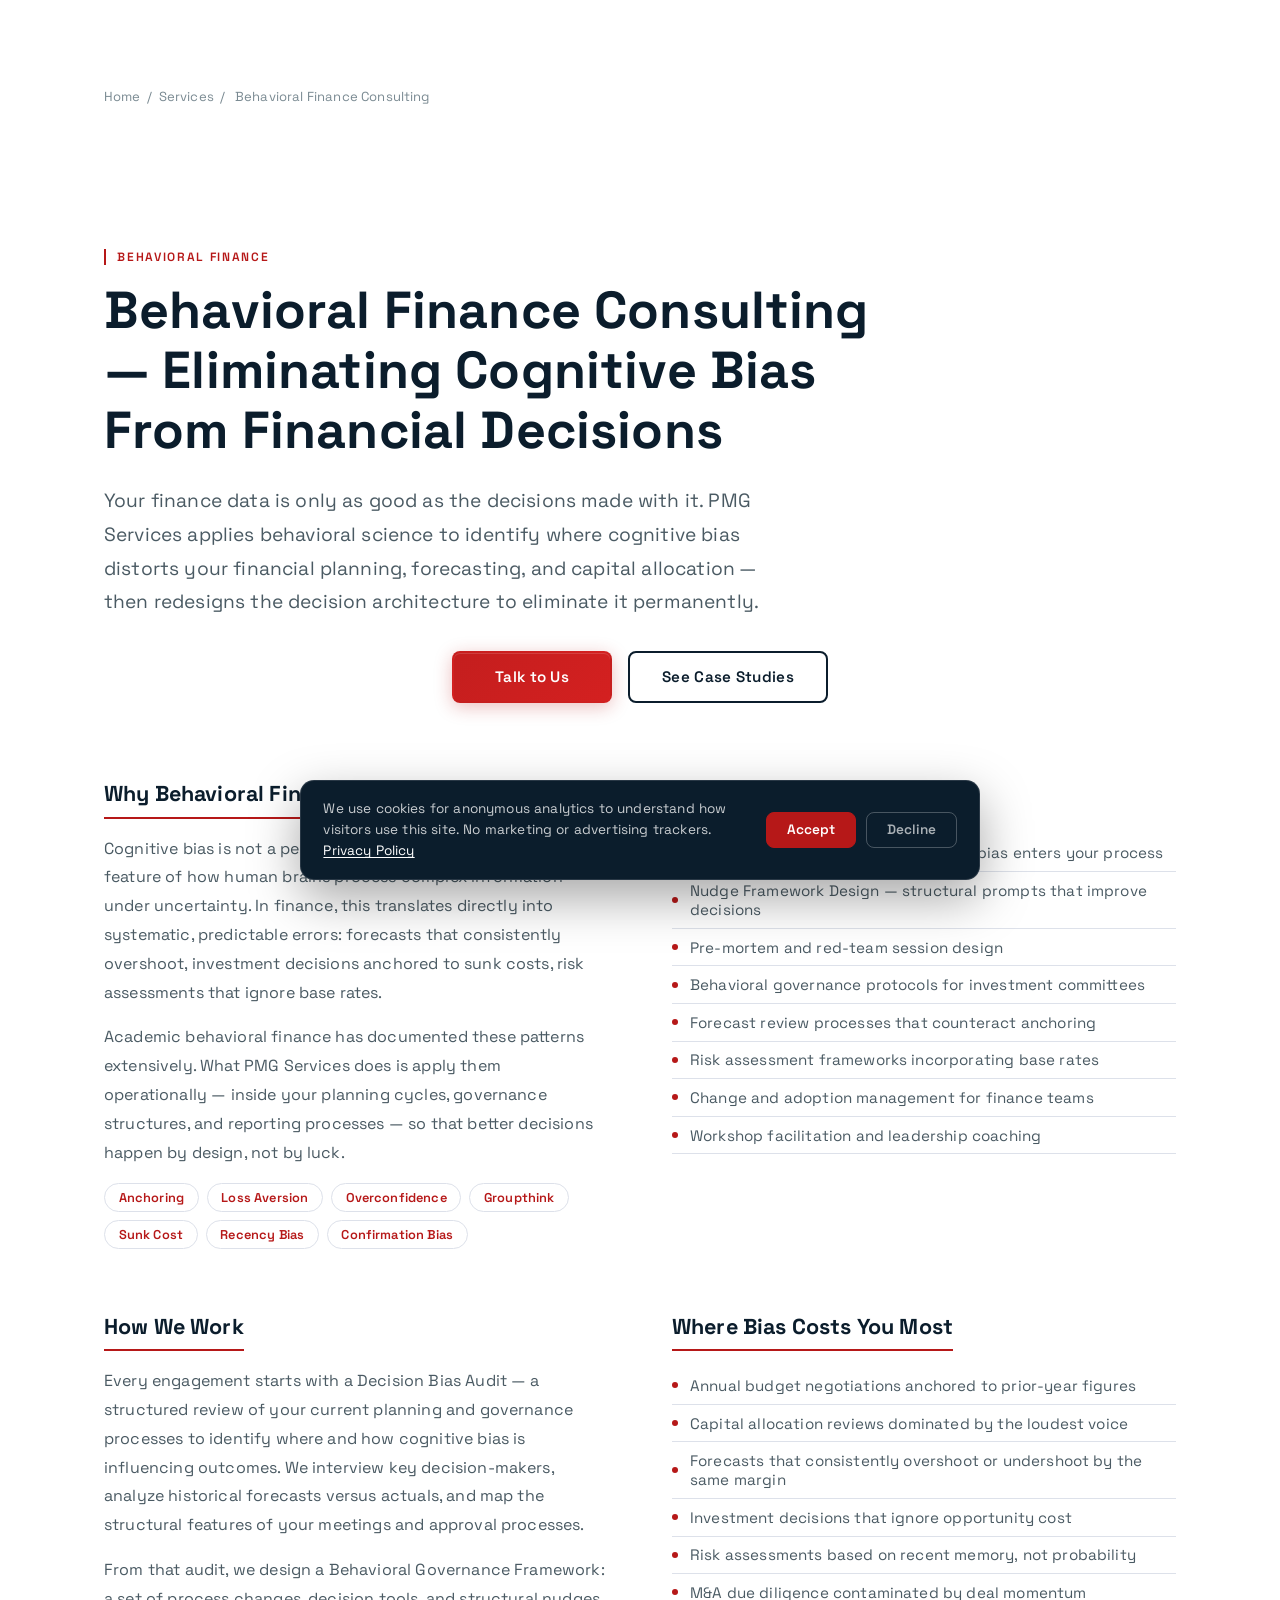
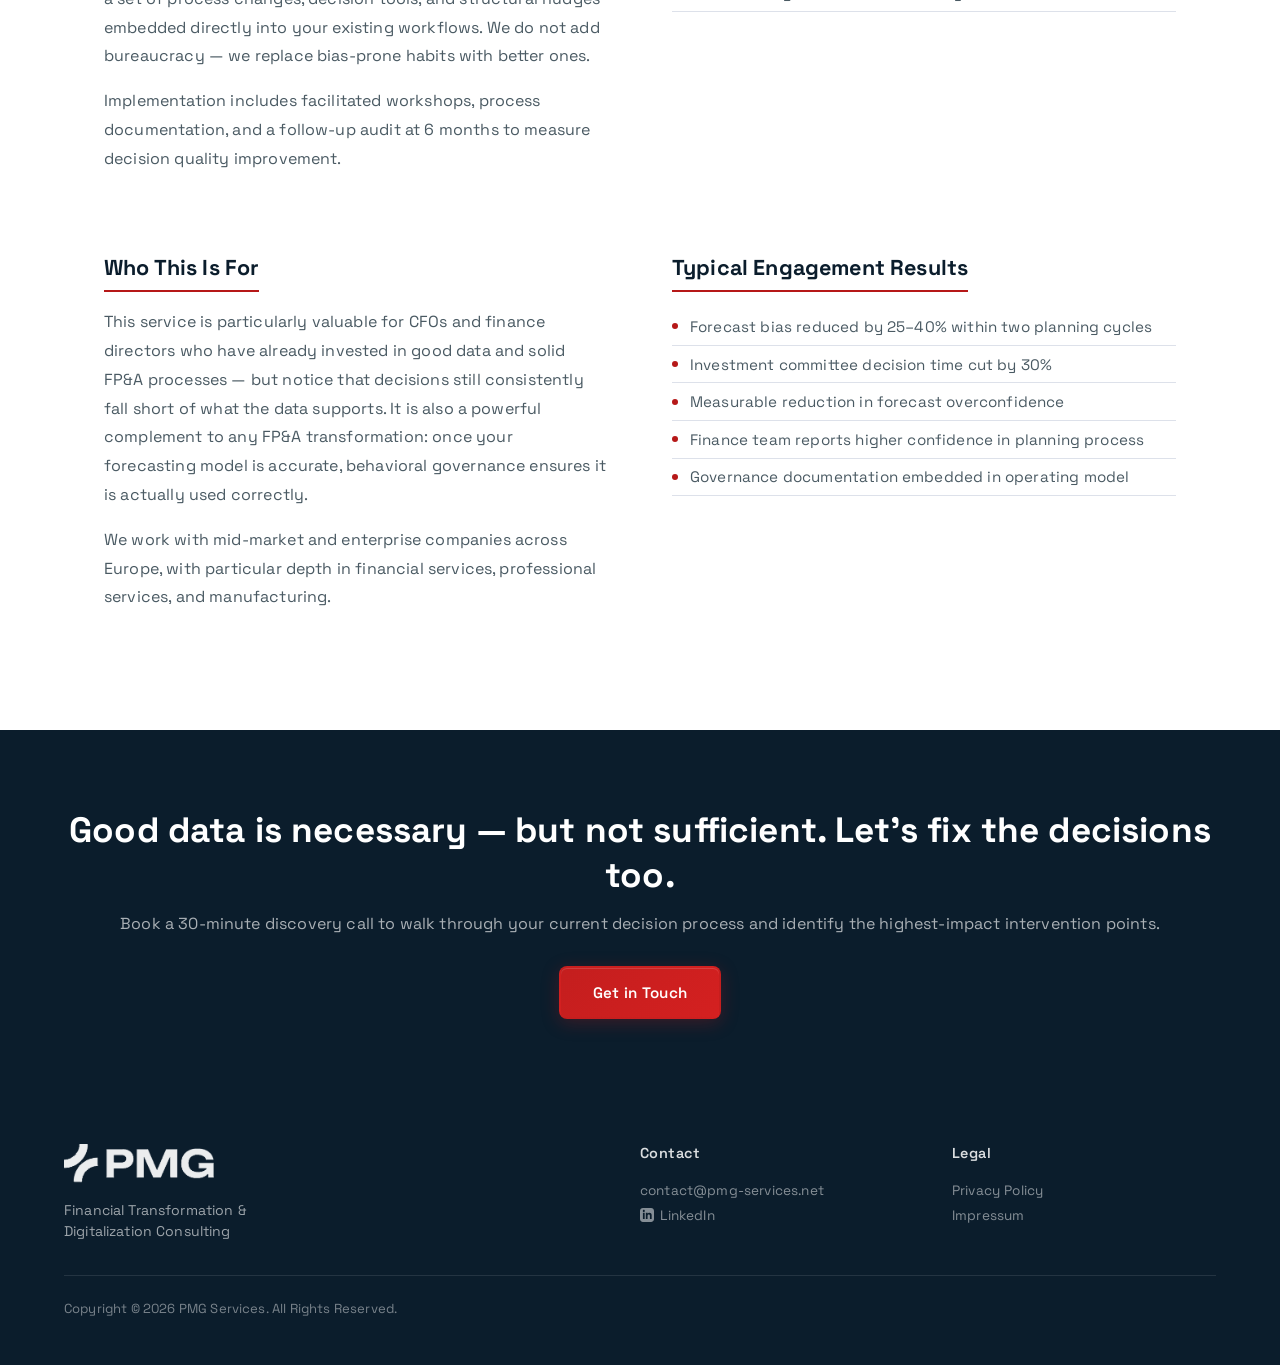
==== commit a9be1218: "c c" ====
--- a/behavioral-finance-consulting.html
+++ b/behavioral-finance-consulting.html
@@ -13,14 +13,8 @@
     <!-- Google Search Console Verification — replace content value with your code from Search Console -->
     <meta name="google-site-verification" content="REPLACE_WITH_YOUR_VERIFICATION_CODE" />
 
-    <!-- Google Analytics 4 — replace G-XXXXXXXXXX with your Measurement ID -->
-    <script async src="https://www.googletagmanager.com/gtag/js?id=G-XXXXXXXXXX"></script>
-    <script>
-      window.dataLayer = window.dataLayer || [];
-      function gtag(){dataLayer.push(arguments);}
-      gtag('js', new Date());
-      gtag('config', 'G-XXXXXXXXXX');
-    </script>
+    <!-- Google Analytics 4 — GDPR-compliant: loads only after cookie consent. Set GA_ID in consent.js. -->
+    <script src="consent.js?v=1" defer></script>
 
     <!-- Open Graph -->
     <meta property="og:type" content="website" />
@@ -35,7 +29,7 @@
     <link rel="stylesheet" href="https://fonts.googleapis.com/css2?family=Space+Grotesk:wght@300;400;500;600;700&display=swap" />
 
     <!-- Stylesheets -->
-    <link rel="stylesheet" href="style.css?v=18" />
+    <link rel="stylesheet" href="style.css?v=19" />
     <link rel="stylesheet" href="mediaqueries.css?v=7" />
 
     <!-- JSON-LD -->
--- a/style.css
+++ b/style.css
@@ -3636,3 +3636,285 @@
     transform: none;
   }
 }
+
+/* ═══════════════════════════════════════════════════
+   INTERACTIVITY PACK v19 — hero canvas, word reveal,
+   industries marquee, card tilt + glare, magnetic
+   buttons, consent banner, form success note.
+   ═══════════════════════════════════════════════════ */
+
+/* ── Hero particle canvas ───────────────────────── */
+#hero-particles {
+  position: absolute;
+  inset: 0;
+  width: 100%;
+  height: 100%;
+  z-index: 2;            /* above the dark overlay, below the text (text follows in DOM) */
+  pointer-events: none;
+}
+
+/* ── Hero headline word-by-word reveal ──────────── */
+#profile .title.title-split {
+  animation: none;
+  opacity: 1;
+  transform: none;
+}
+.hero-word {
+  display: inline-block;
+  opacity: 0;
+  transform: translateY(0.55em);
+  filter: blur(8px);
+  animation: heroWordIn 0.7s cubic-bezier(0.22, 1, 0.36, 1) forwards;
+  animation-delay: calc(0.25s + var(--wi, 0) * 0.06s);
+}
+@keyframes heroWordIn {
+  to { opacity: 1; transform: translateY(0); filter: blur(0); }
+}
+
+/* ── Industries strip → infinite marquee ────────── */
+.industries-marquee {
+  flex: 1;
+  min-width: 0;
+  overflow: hidden;
+  -webkit-mask-image: linear-gradient(90deg, transparent, #000 7%, #000 93%, transparent);
+          mask-image: linear-gradient(90deg, transparent, #000 7%, #000 93%, transparent);
+}
+.industries-marquee.marquee-on .industries-list {
+  flex-wrap: nowrap;
+  width: max-content;
+  animation: industriesScroll 32s linear infinite;
+}
+.industries-marquee.marquee-on .industries-list span { white-space: nowrap; }
+.industries-marquee.marquee-on:hover .industries-list {
+  animation-play-state: paused;
+}
+@keyframes industriesScroll {
+  to { transform: translateX(-50%); }
+}
+
+/* ── 3D tilt + cursor glare on cards ────────────── */
+.tilt-card {
+  position: relative;
+  will-change: transform;
+}
+.tilt-card.tilting {
+  transition: transform 0.08s linear !important;
+}
+.tilt-card::after {
+  content: '';
+  position: absolute;
+  inset: 0;
+  border-radius: inherit;
+  pointer-events: none;
+  z-index: 3;
+  background: radial-gradient(
+    480px circle at var(--gx, 50%) var(--gy, 50%),
+    rgba(182, 24, 24, 0.07),
+    transparent 65%
+  );
+  opacity: 0;
+  transition: opacity 0.35s ease;
+}
+.kpi-card.tilt-card::after {
+  background: radial-gradient(
+    420px circle at var(--gx, 50%) var(--gy, 50%),
+    rgba(255, 255, 255, 0.12),
+    transparent 65%
+  );
+}
+.tilt-card.tilting::after { opacity: 1; }
+
+/* ── Magnetic buttons (transform set inline by JS) ── */
+.btn-magnetic {
+  transition: transform 0.18s cubic-bezier(0.22, 1, 0.36, 1),
+              background 0.3s ease, color 0.3s ease,
+              border-color 0.3s ease, box-shadow 0.3s ease;
+}
+
+/* ── Cookie consent banner ──────────────────────── */
+#consent-banner {
+  position: fixed;
+  left: 50%;
+  bottom: 1.25rem;
+  transform: translate(-50%, 120%);
+  width: min(680px, calc(100vw - 2rem));
+  display: flex;
+  align-items: center;
+  gap: 1.25rem;
+  flex-wrap: wrap;
+  padding: 1.1rem 1.4rem;
+  background: var(--navy);
+  border: 1px solid rgba(255, 255, 255, 0.12);
+  border-radius: 14px;
+  box-shadow: 0 18px 50px rgba(0, 0, 0, 0.35);
+  z-index: 10000;
+  opacity: 0;
+  transition: transform 0.45s cubic-bezier(0.22, 1, 0.36, 1), opacity 0.45s ease;
+}
+#consent-banner.consent-visible {
+  transform: translate(-50%, 0);
+  opacity: 1;
+}
+#consent-banner .consent-text {
+  flex: 1 1 300px;
+  margin: 0;
+  font-size: 0.85rem;
+  line-height: 1.55;
+  color: rgba(255, 255, 255, 0.78);
+}
+#consent-banner .consent-text a {
+  color: #fff;
+  text-decoration: underline;
+  text-underline-offset: 2px;
+}
+#consent-banner .consent-actions {
+  display: flex;
+  gap: 0.6rem;
+  flex-shrink: 0;
+}
+.consent-btn {
+  font-family: "Space Grotesk", sans-serif;
+  font-size: 0.85rem;
+  font-weight: 600;
+  padding: 0.55rem 1.25rem;
+  border-radius: 8px;
+  cursor: pointer;
+  transition: background 0.25s ease, color 0.25s ease, border-color 0.25s ease;
+}
+.consent-accept {
+  background: var(--red);
+  color: #fff;
+  border: 1px solid var(--red);
+}
+.consent-accept:hover { background: #d42020; border-color: #d42020; }
+.consent-decline {
+  background: transparent;
+  color: rgba(255, 255, 255, 0.65);
+  border: 1px solid rgba(255, 255, 255, 0.25);
+}
+.consent-decline:hover { color: #fff; border-color: rgba(255, 255, 255, 0.6); }
+
+/* ── Contact form success note (?sent=1) ────────── */
+.form-success-note {
+  max-width: 600px;
+  margin: 0 auto 1.5rem;
+  padding: 1rem 1.25rem;
+  border-radius: 10px;
+  background: rgba(22, 122, 60, 0.08);
+  border: 1px solid rgba(22, 122, 60, 0.35);
+  color: #167a3c;
+  font-size: 0.95rem;
+  font-weight: 500;
+  text-align: center;
+}
+
+/* ── Reduced motion: switch the new effects off ──── */
+@media (prefers-reduced-motion: reduce) {
+  #hero-particles { display: none; }
+  .hero-word {
+    opacity: 1;
+    transform: none;
+    filter: none;
+    animation: none;
+  }
+  .industries-marquee.marquee-on .industries-list {
+    animation: none;
+    flex-wrap: wrap;
+    width: auto;
+  }
+  .tilt-card::after { display: none; }
+}
+
+/* ═══════════════════════════════════════════════════
+   SVG VISUAL SYSTEM v2 — services & projects card art.
+   Play-once, scroll-orchestrated reveals. Elements are
+   staged via --d (delay) and --len (path length).
+   ═══════════════════════════════════════════════════ */
+
+/* Initial states */
+.service-svg .svg-draw,
+.project-svg .svg-draw,
+.cs-hero-svg .svg-draw {
+  stroke-dasharray: var(--len, 240);
+  stroke-dashoffset: var(--len, 240);
+}
+.service-svg .svg-fade,
+.project-svg .svg-fade,
+.cs-hero-svg .svg-fade {
+  opacity: 0;
+  transform: translateY(5px);
+}
+.service-svg .svg-pop,
+.project-svg .svg-pop,
+.cs-hero-svg .svg-pop {
+  opacity: 0;
+  transform: scale(0.5);
+  transform-box: fill-box;
+  transform-origin: center;
+}
+.service-svg .svg-rise,
+.project-svg .svg-rise,
+.cs-hero-svg .svg-rise {
+  opacity: 0;
+  transform: scaleY(0);
+  transform-box: fill-box;
+  transform-origin: bottom;
+}
+
+/* Triggers: card scroll-reveal (.animate-in) or overlay injection */
+.service-card.animate-in .svg-draw,
+.project-card-future.animate-in .svg-draw,
+.cs-hero-svg .svg-draw {
+  animation: svgDraw 1.1s cubic-bezier(0.4, 0, 0.2, 1) forwards;
+  animation-delay: var(--d, 0s);
+}
+.service-card.animate-in .svg-fade,
+.project-card-future.animate-in .svg-fade,
+.cs-hero-svg .svg-fade {
+  animation: svgFadeIn 0.7s cubic-bezier(0.22, 1, 0.36, 1) forwards;
+  animation-delay: var(--d, 0s);
+}
+.service-card.animate-in .svg-pop,
+.project-card-future.animate-in .svg-pop,
+.cs-hero-svg .svg-pop {
+  animation: svgPopIn 0.55s cubic-bezier(0.34, 1.56, 0.64, 1) forwards;
+  animation-delay: var(--d, 0s);
+}
+.service-card.animate-in .svg-rise,
+.project-card-future.animate-in .svg-rise,
+.cs-hero-svg .svg-rise {
+  animation: svgRiseIn 0.6s cubic-bezier(0.22, 1, 0.36, 1) forwards;
+  animation-delay: var(--d, 0s);
+}
+
+@keyframes svgDraw   { to { stroke-dashoffset: 0; } }
+@keyframes svgFadeIn { to { opacity: 1; transform: translateY(0); } }
+@keyframes svgPopIn  { to { opacity: 1; transform: scale(1); } }
+@keyframes svgRiseIn { to { opacity: 1; transform: scaleY(1); } }
+
+/* Ambient accents — one focal pulse per visual, slow orbits */
+.svg-pulse-ring {
+  opacity: 0;
+  transform-box: fill-box;
+  transform-origin: center;
+  animation: svgPulseRing 3.2s ease-out infinite;
+  animation-delay: 2.4s;
+}
+@keyframes svgPulseRing {
+  0%        { transform: scale(0.4); opacity: 0.55; }
+  70%, 100% { transform: scale(1.9); opacity: 0; }
+}
+.svg-orbit {
+  animation: svgOrbit 18s linear infinite;
+  transform-origin: 150px 68px;
+}
+.svg-orbit-slow {
+  animation: svgOrbit 80s linear infinite;
+  transform-origin: 150px 68px;
+}
+@keyframes svgOrbit { to { transform: rotate(360deg); } }
+
+@media (prefers-reduced-motion: reduce) {
+  .service-svg *, .project-svg *, .cs-hero-svg * { animation-delay: 0s !important; }
+  .svg-pulse-ring { display: none; }
+}
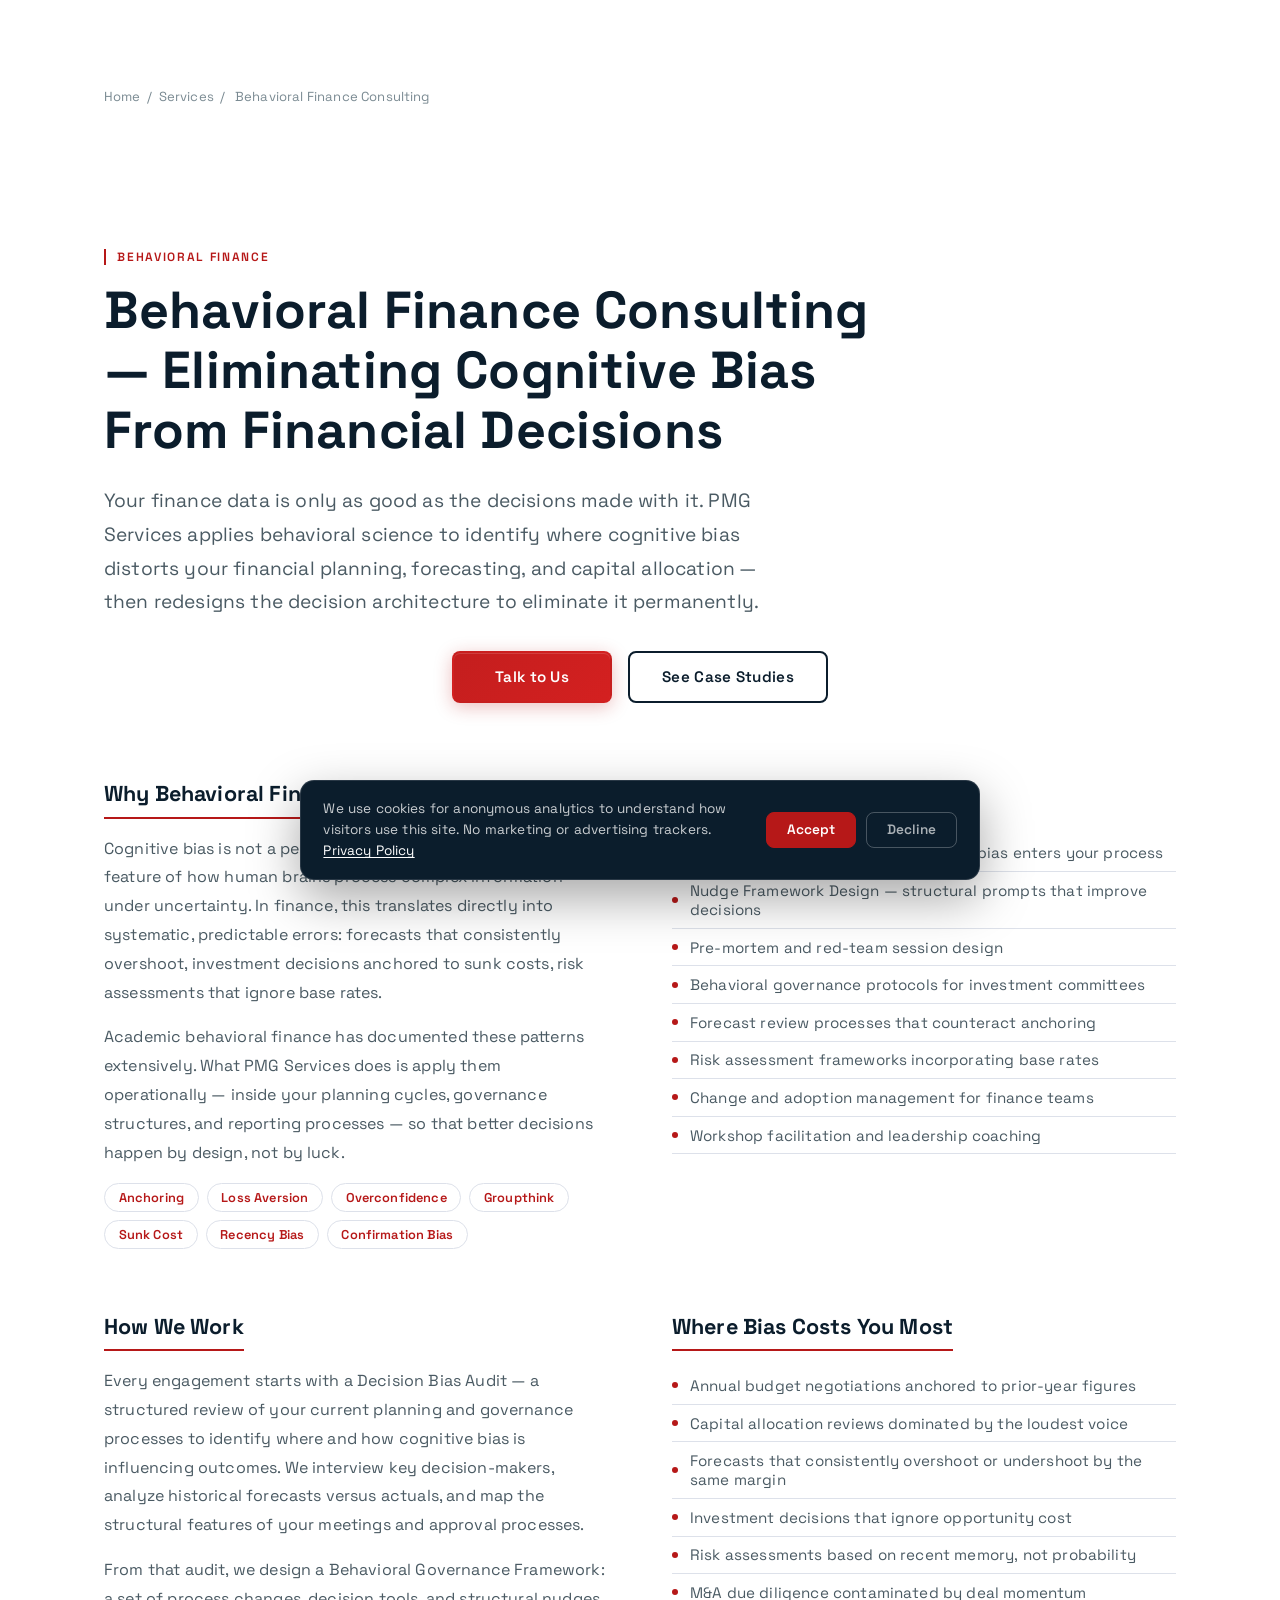
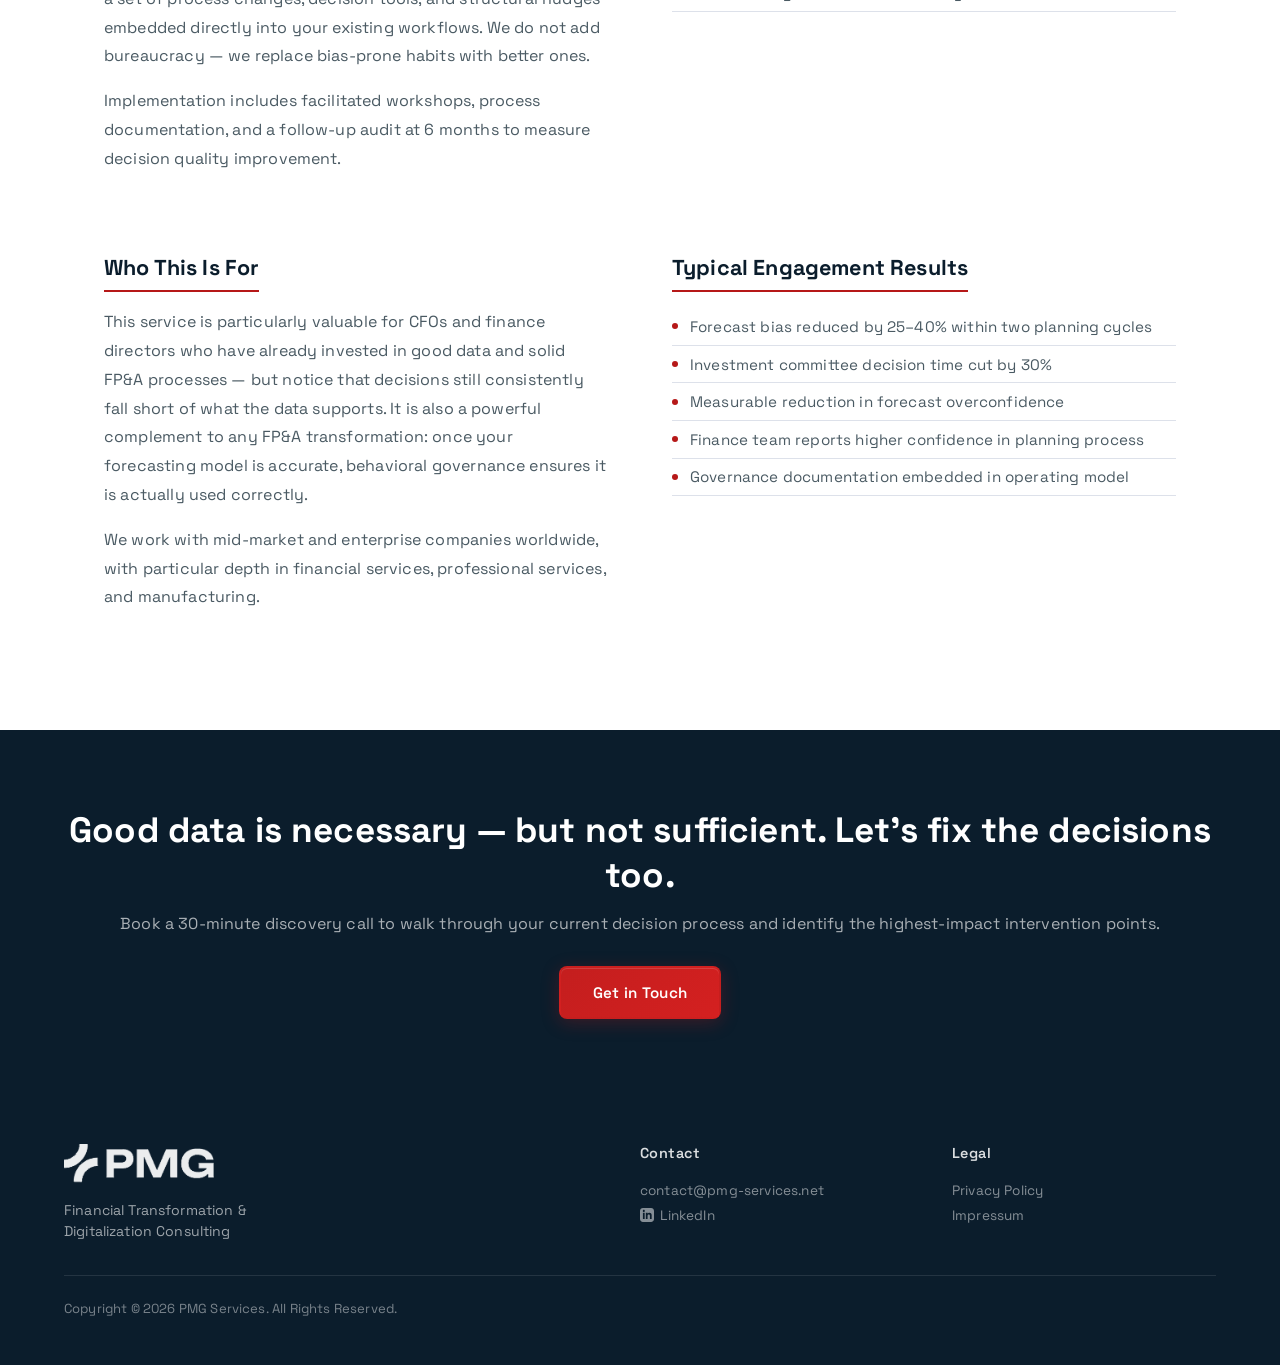
==== commit 7ebc90d5: "c c" ====
--- a/behavioral-finance-consulting.html
+++ b/behavioral-finance-consulting.html
@@ -19,7 +19,7 @@
     <!-- Open Graph -->
     <meta property="og:type" content="website" />
     <meta property="og:title" content="Behavioral Finance Consulting | PMG Services" />
-    <meta property="og:description" content="Eliminate cognitive bias from financial decisions — decision audits, nudge frameworks, and behavioral governance for European businesses." />
+    <meta property="og:description" content="Eliminate cognitive bias from financial decisions — decision audits, nudge frameworks, and behavioral governance for ambitious businesses." />
     <meta property="og:image" content="https://pmg-services.net/assets/logo.png" />
     <meta property="og:url" content="https://pmg-services.net/behavioral-finance-consulting.html" />
 
@@ -29,7 +29,7 @@
     <link rel="stylesheet" href="https://fonts.googleapis.com/css2?family=Space+Grotesk:wght@300;400;500;600;700&display=swap" />
 
     <!-- Stylesheets -->
-    <link rel="stylesheet" href="style.css?v=19" />
+    <link rel="stylesheet" href="style.css?v=21" />
     <link rel="stylesheet" href="mediaqueries.css?v=7" />
 
     <!-- JSON-LD -->
@@ -45,7 +45,7 @@
         "logo": "https://pmg-services.net/assets/logo.png"
       },
       "description": "Cognitive bias audits, nudge framework design, and behavioral governance for financial decision-making.",
-      "areaServed": { "@type": "Place", "name": "Europe" },
+      "areaServed": { "@type": "Place", "name": "Worldwide" },
       "url": "https://pmg-services.net/behavioral-finance-consulting.html"
     }
     </script>
@@ -157,7 +157,6 @@
       <ul class="nav-links">
         <li><a href="/#about-us">About</a></li>
         <li><a href="/#about">Services</a></li>
-        <li><a href="/#experience">Technology</a></li>
         <li><a href="/#projects">Projects</a></li>
         <li><a href="/#how-we-work">How We Work</a></li>
         <li><a href="/#contact">Contact</a></li>
@@ -176,7 +175,6 @@
       <div class="menu-links" id="sp-mobile-menu">
         <a href="/#about-us">About</a>
         <a href="/#about">Services</a>
-        <a href="/#experience">Technology</a>
         <a href="/#projects">Projects</a>
         <a href="/#how-we-work">How We Work</a>
         <a href="/#contact">Contact</a>
@@ -254,7 +252,7 @@
         <div class="sp-block">
           <h2>Who This Is For</h2>
           <p>This service is particularly valuable for CFOs and finance directors who have already invested in good data and solid FP&A processes — but notice that decisions still consistently fall short of what the data supports. It is also a powerful complement to any FP&A transformation: once your forecasting model is accurate, behavioral governance ensures it is actually used correctly.</p>
-          <p>We work with mid-market and enterprise companies across Europe, with particular depth in financial services, professional services, and manufacturing.</p>
+          <p>We work with mid-market and enterprise companies worldwide, with particular depth in financial services, professional services, and manufacturing.</p>
         </div>
 
         <div class="sp-block">
--- a/style.css
+++ b/style.css
@@ -3653,24 +3653,6 @@
   pointer-events: none;
 }
 
-/* ── Hero headline word-by-word reveal ──────────── */
-#profile .title.title-split {
-  animation: none;
-  opacity: 1;
-  transform: none;
-}
-.hero-word {
-  display: inline-block;
-  opacity: 0;
-  transform: translateY(0.55em);
-  filter: blur(8px);
-  animation: heroWordIn 0.7s cubic-bezier(0.22, 1, 0.36, 1) forwards;
-  animation-delay: calc(0.25s + var(--wi, 0) * 0.06s);
-}
-@keyframes heroWordIn {
-  to { opacity: 1; transform: translateY(0); filter: blur(0); }
-}
-
 /* ── Industries strip → infinite marquee ────────── */
 .industries-marquee {
   flex: 1;
@@ -3811,12 +3793,6 @@
 /* ── Reduced motion: switch the new effects off ──── */
 @media (prefers-reduced-motion: reduce) {
   #hero-particles { display: none; }
-  .hero-word {
-    opacity: 1;
-    transform: none;
-    filter: none;
-    animation: none;
-  }
   .industries-marquee.marquee-on .industries-list {
     animation: none;
     flex-wrap: wrap;
